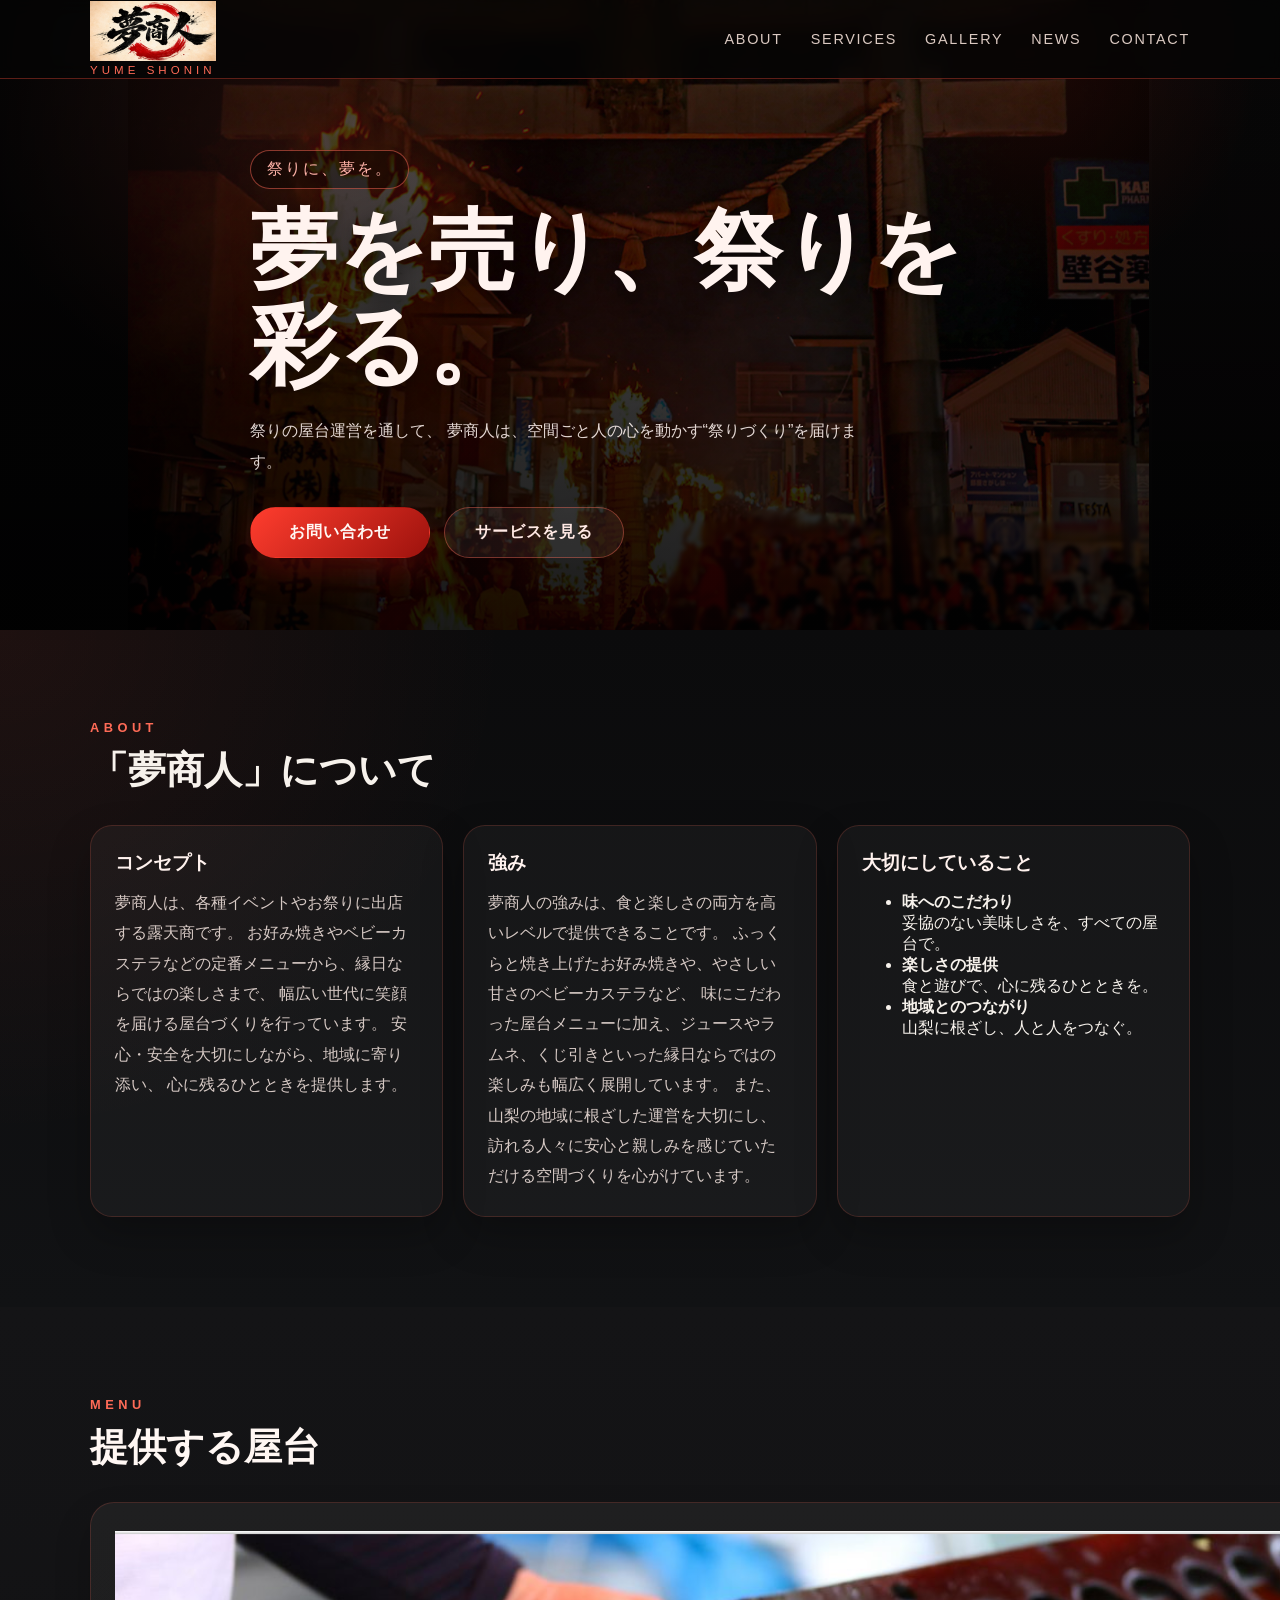
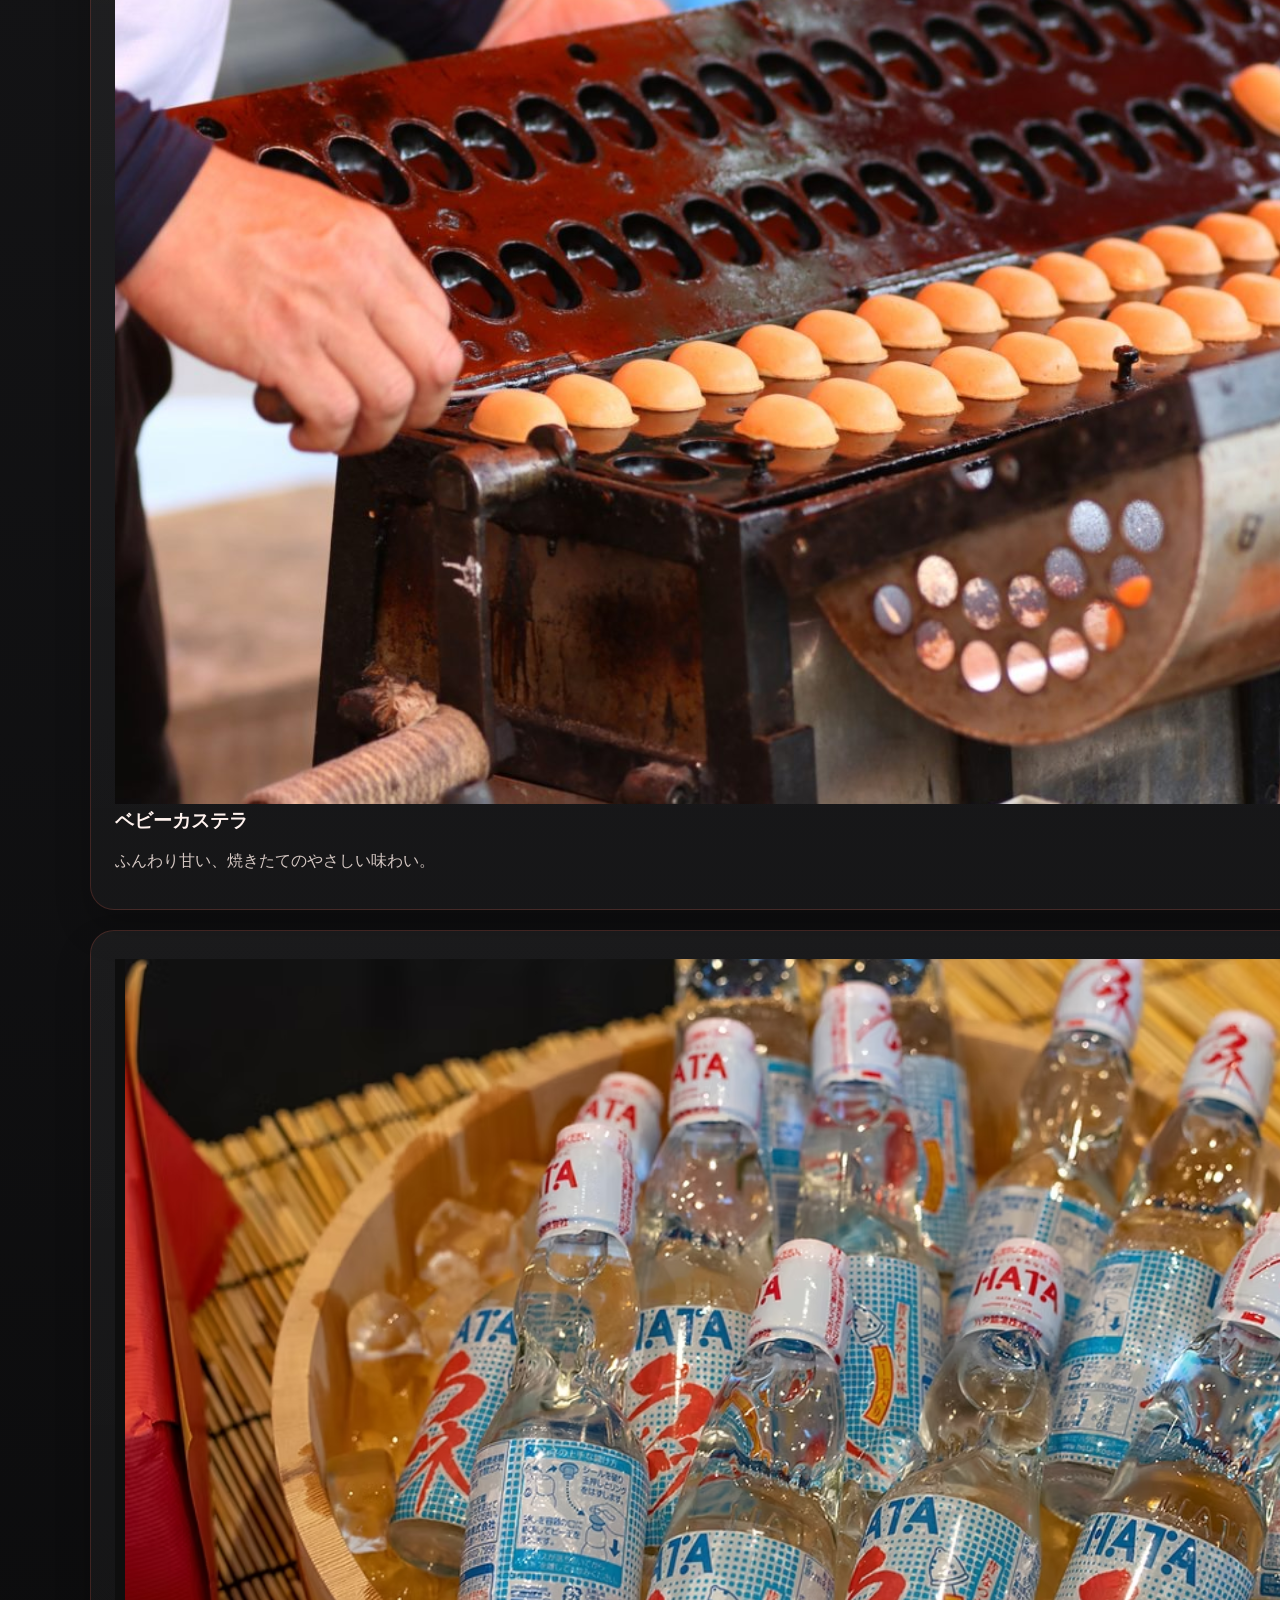
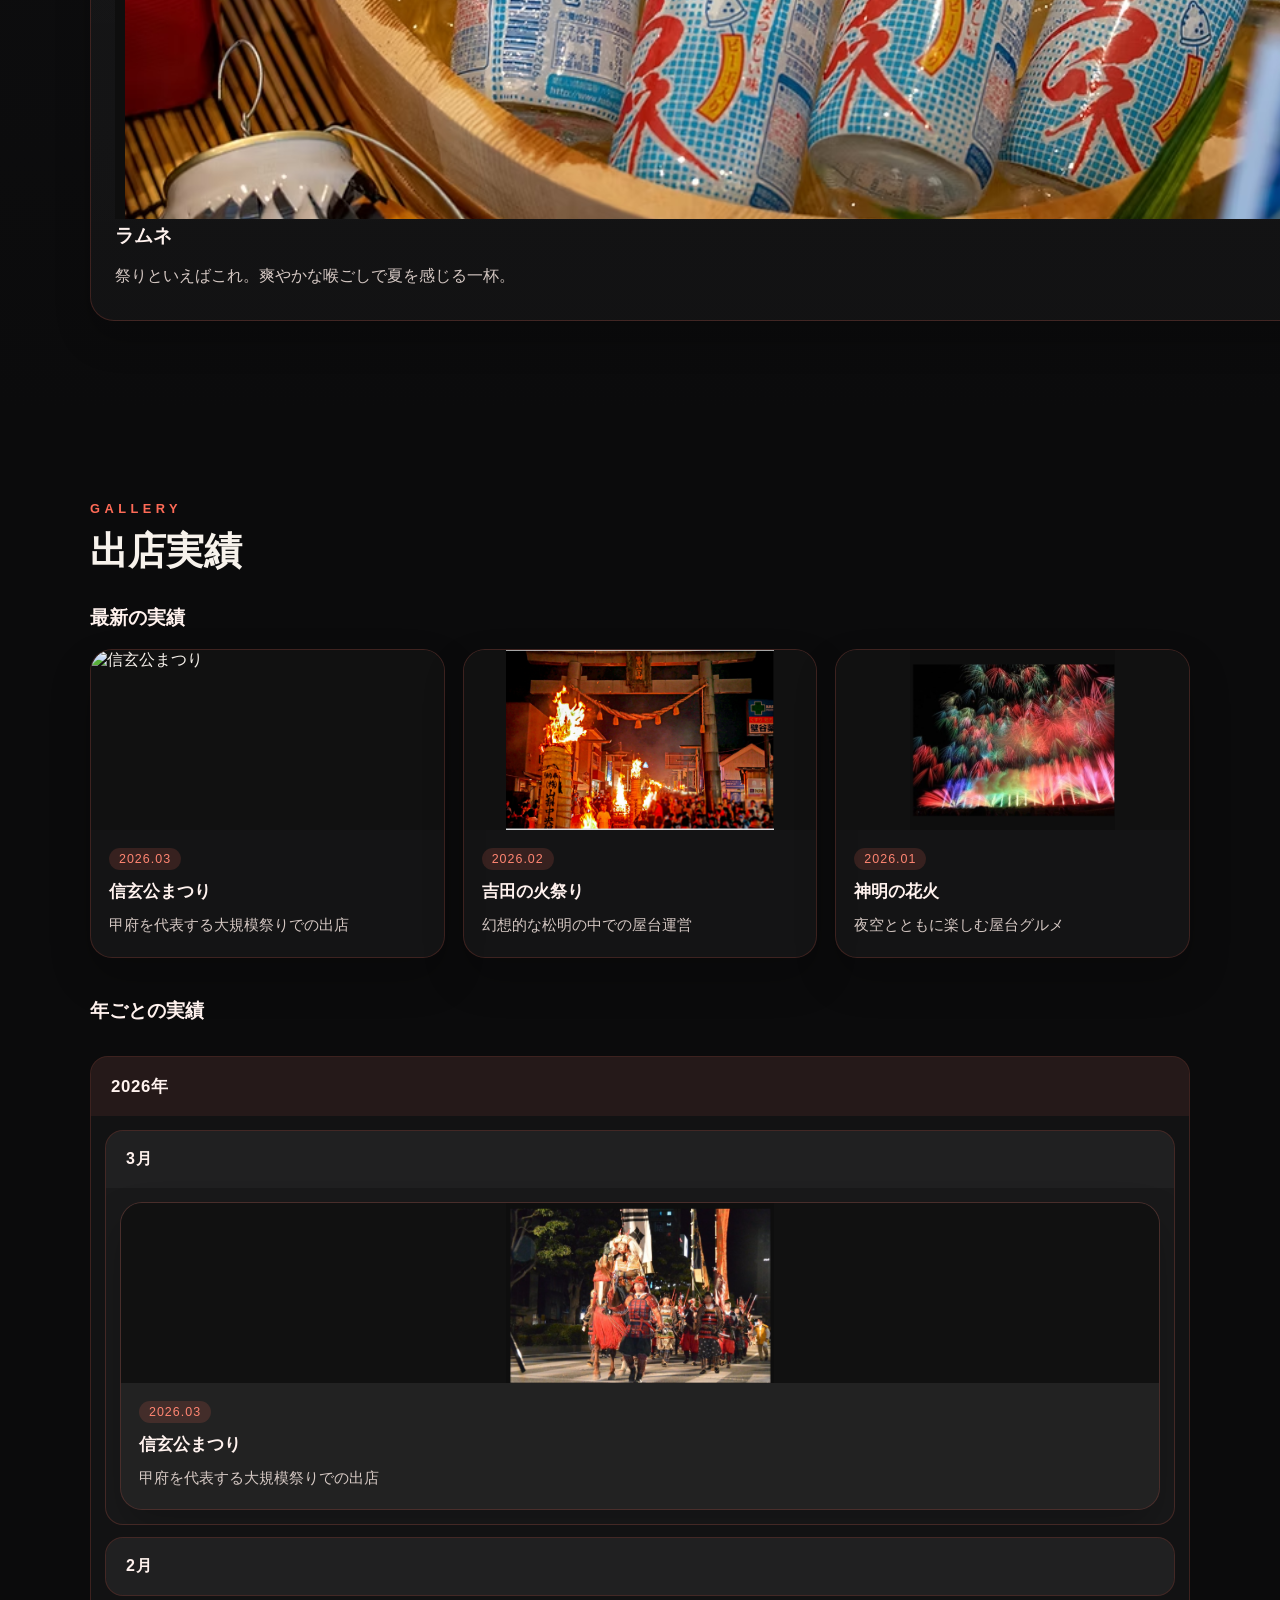
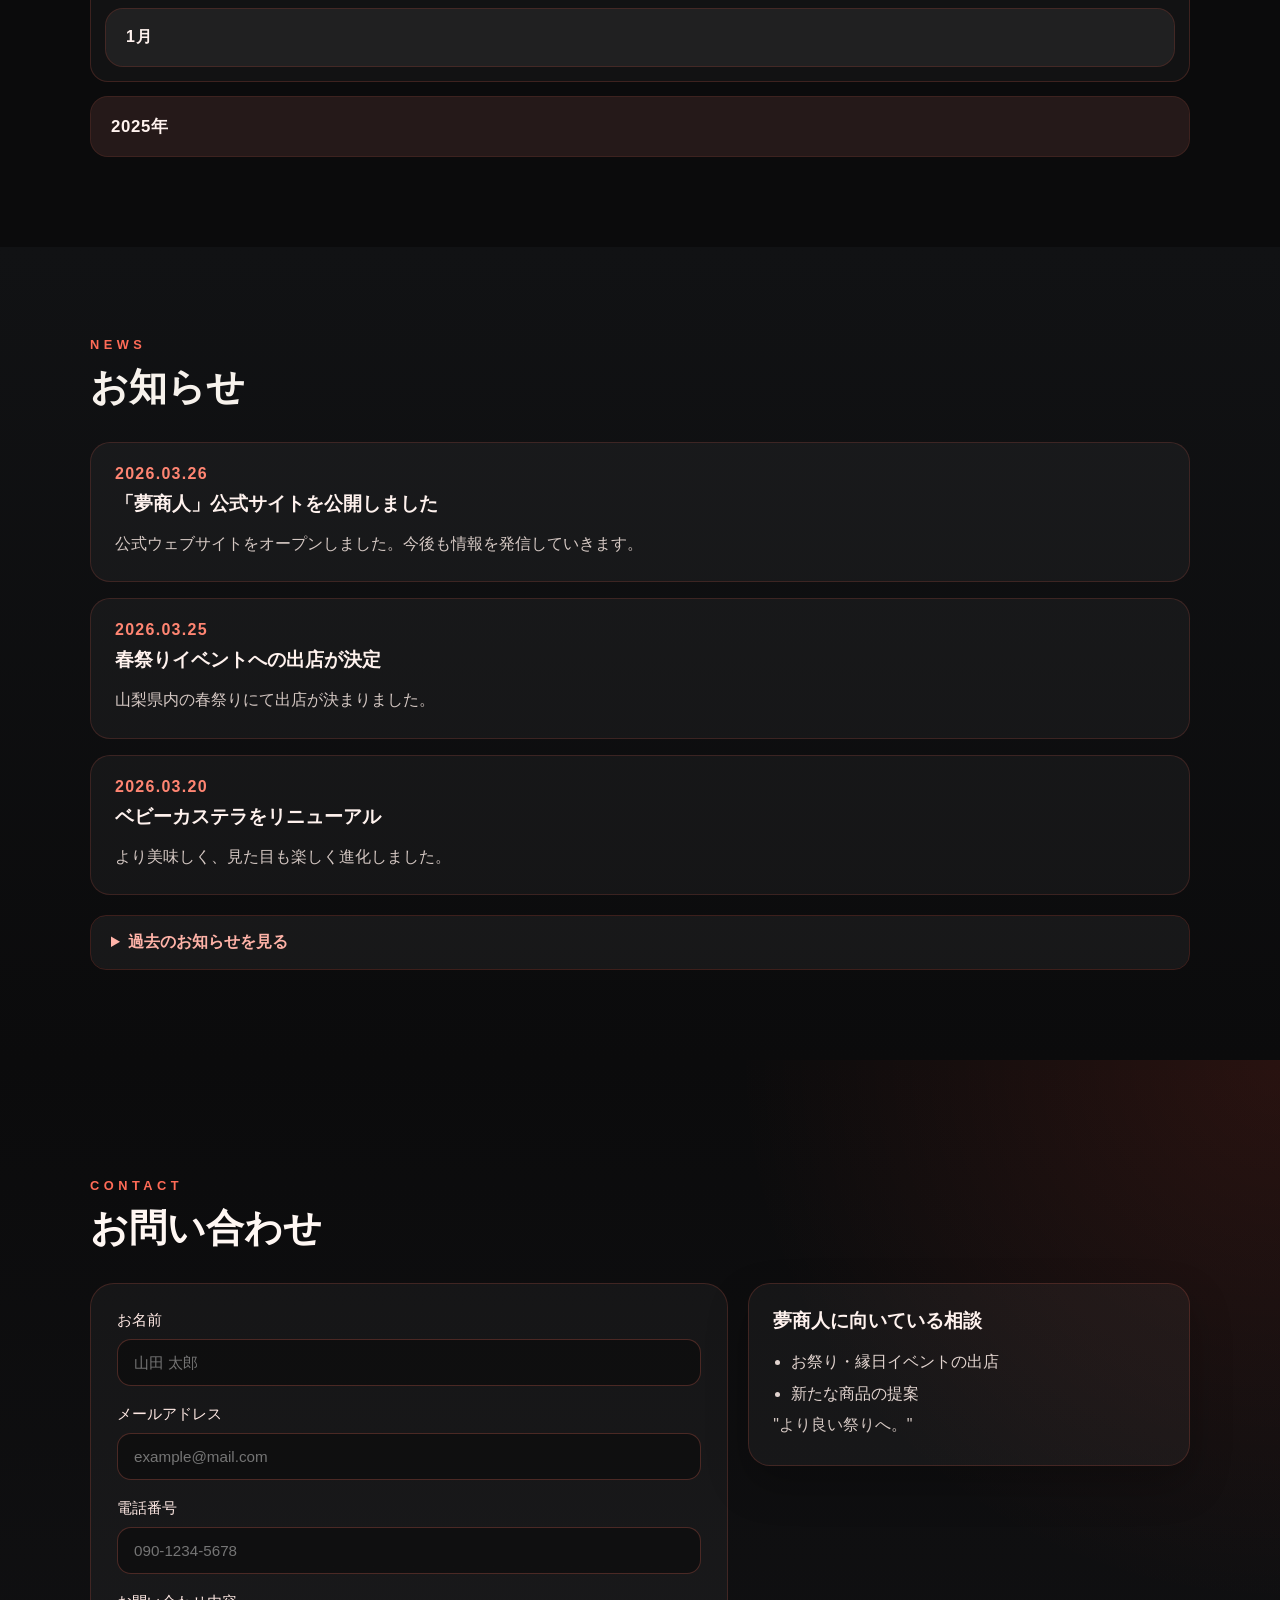
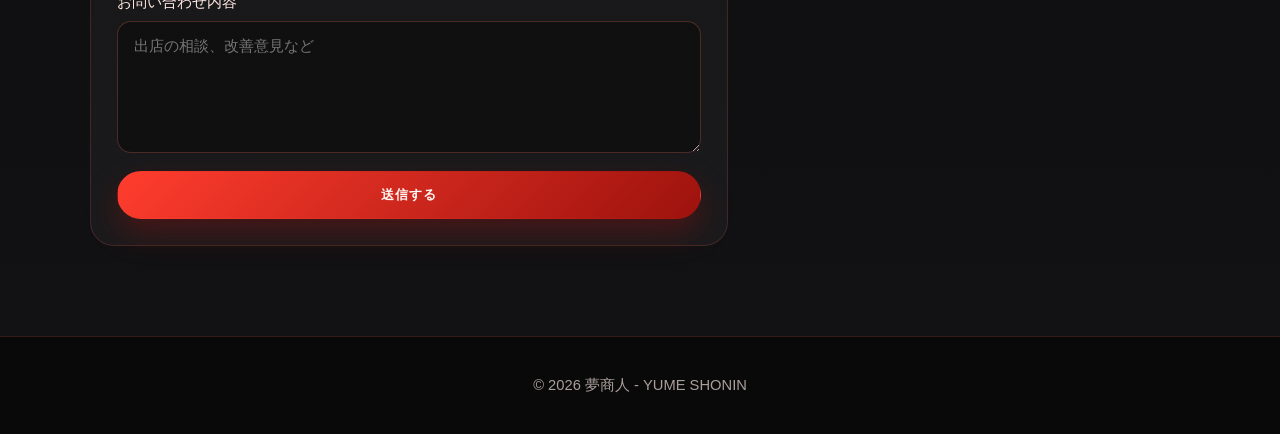
==== index.html @ 73efc6b6 "Add files via upload" ====
<!DOCTYPE html>
<html lang="ja">
<head>
  <meta charset="UTF-8" />
  <meta name="viewport" content="width=device-width, initial-scale=1.0" />
  <title>夢商人 | 祭りの魅力を届ける露天商</title>
  <link rel="stylesheet" href="CSS-1.css" />
</head>
<body>
  <header class="header">
    <div class="container header-inner">
      <div class="logo">
        <!--<span class="logo-main">夢商人</span> -->
        <img src="images/yume-shonin.png" class="logo-main">
        <span class="logo-sub">YUME SHONIN</span>
      </div>

      <nav class="nav">
        <a href="#about">ABOUT</a>
        <a href="#services">SERVICES</a>
        <a href="#gallery">GALLERY</a>
        <a href="#news">NEWS</a>
        <a href="#contact">CONTACT</a>
      </nav>
    </div>
  </header>

  <main>
    <section class="hero">
      <div class="hero-overlay"></div>
      <div class="container hero-content">
        <p class="hero-copy-top">祭りに、夢を。</p>
        <h1>夢を売り、祭りを彩る。</h1>
        <p class="hero-text">
          祭りの屋台運営を通して、
          夢商人は、空間ごと人の心を動かす“祭りづくり”を届けます。
        </p>

        <div class="hero-buttons">
          <a class="btn btn-primary" href="#contact">お問い合わせ</a>
          <a class="btn btn-secondary" href="#services">サービスを見る</a>
        </div>
      </div>
    </section>

    <section class="section about" id="about">
      <div class="container">
        <div class="section-heading">
          <p class="section-label">ABOUT</p>
          <h2>「夢商人」について</h2>
        </div>

        <div class="about-grid">
          <div class="about-card">
            <h3>コンセプト</h3>
            <p>
              夢商人は、各種イベントやお祭りに出店する露天商です。
            お好み焼きやベビーカステラなどの定番メニューから、縁日ならではの楽しさまで、
            幅広い世代に笑顔を届ける屋台づくりを行っています。
            安心・安全を大切にしながら、地域に寄り添い、
            心に残るひとときを提供します。
            </p>
          </div>

          <div class="about-card">
            <h3>強み</h3>
            <p>
              夢商人の強みは、食と楽しさの両方を高いレベルで提供できることです。
            ふっくらと焼き上げたお好み焼きや、やさしい甘さのベビーカステラなど、
            味にこだわった屋台メニューに加え、ジュースやラムネ、くじ引きといった縁日ならではの楽しみも幅広く展開しています。
            また、山梨の地域に根ざした運営を大切にし、訪れる人々に安心と親しみを感じていただける空間づくりを心がけています。
            </p>
          </div>

          <div class="about-card">
            <h3>大切にしていること</h3>
            <ul>
    <li>
      <strong>味へのこだわり</strong><br>
      妥協のない美味しさを、すべての屋台で。
    </li>
    <li>
      <strong>楽しさの提供</strong><br>
      食と遊びで、心に残るひとときを。
    </li>
    <li>
      <strong>地域とのつながり</strong><br>
      山梨に根ざし、人と人をつなぐ。
    </li>
  </ul>
          </div>
        </div>
      </div>
    </section>

    <section class="section services" id="services">
  <div class="container">
    <div class="section-heading light">
      <p class="section-label">MENU</p>
      <h2>提供する屋台</h2>
    </div>

    <div class="service-grid">
      
      <article class="service-card">
        <img src="images/baby-kasutera.png" class="service-img">
        <h3>ベビーカステラ</h3>
        <p>ふんわり甘い、焼きたてのやさしい味わい。</p>
      </article>

      <article class="service-card">
        <img src="images/okonomiyki.png" class="service-img">
        <h3>お好み焼き</h3>
        <p>香ばしく焼き上げた、ボリューム満点の定番屋台グルメ。</p>
      </article>

      <article class="service-card">
        <img src="images/juce.png" class="service-img">
        <h3>かわいいジュース</h3>
        <p>見た目も楽しい、カラフルで写真映えするドリンク。</p>
      </article>

      <article class="service-card">
        <img src="images/ramune.png" class="service-img">
        <h3>ラムネ</h3>
        <p>祭りといえばこれ。爽やかな喉ごしで夏を感じる一杯。</p>
      </article>

      <article class="service-card">
        <img src="images/kuzibiki.png" class="service-img">
        <h3>くじ引き</h3>
        <p>子どもから大人まで楽しめる、ワクワクの運試し。</p>
      </article>

    </div>
  </div>
</section>
    <section class="section gallery" id="gallery">
  <div class="container">
    <div class="section-heading">
      <p class="section-label">GALLERY</p>
      <h2>出店実績</h2>
    </div>

    <div class="gallery-latest">
      <h3 class="archive-title">最新の実績</h3>

      <div class="latest-grid">
        <article class="latest-card">
          <img src="images/shingenkou.png" alt="信玄公まつり">
          <div class="latest-text">
            <span class="date-tag">2026.03</span>
            <h4>信玄公まつり</h4>
            <p>甲府を代表する大規模祭りでの出店</p>
          </div>
        </article>

        <article class="latest-card">
          <img src="images/himaturi.png" alt="吉田の火祭り">
          <div class="latest-text">
            <span class="date-tag">2026.02</span>
            <h4>吉田の火祭り</h4>
            <p>幻想的な松明の中での屋台運営</p>
          </div>
        </article>

        <article class="latest-card">
          <img src="images/sinnmei.png" alt="神明の花火">
          <div class="latest-text">
            <span class="date-tag">2026.01</span>
            <h4>神明の花火</h4>
            <p>夜空とともに楽しむ屋台グルメ</p>
          </div>
        </article>
      </div>
    </div>

    <div class="gallery-archive">
      <h3 class="archive-title">年ごとの実績</h3>

      <details class="year-group" open>
        <summary>2026年</summary>

        <div class="month-list">
          <details class="month-group" open>
            <summary>3月</summary>
            <div class="month-grid">
              <article class="archive-card">
                <img src="images/singenkou.png" alt="信玄公まつり">
                <div>
                  <span class="date-tag">2026.03</span>
                  <h4>信玄公まつり</h4>
                  <p>甲府を代表する大規模祭りでの出店</p>
                </div>
              </article>
            </div>
          </details>

          <details class="month-group">
            <summary>2月</summary>
            <div class="month-grid">
              <article class="archive-card">
                <img src="images/himaturi.png" alt="吉田の火祭り">
                <div>
                  <span class="date-tag">2026.02</span>
                  <h4>吉田の火祭り</h4>
                  <p>幻想的な松明の中での屋台運営</p>
                </div>
              </article>
            </div>
          </details>

          <details class="month-group">
            <summary>1月</summary>
            <div class="month-grid">
              <article class="archive-card">
                <img src="images/sinnmei.png" alt="神明の花火">
                <div>
                  <span class="date-tag">2026.01</span>
                  <h4>神明の花火</h4>
                  <p>夜空とともに楽しむ屋台グルメ</p>
                </div>
              </article>
            </div>
          </details>
        </div>
      </details>

      <details class="year-group">
        <summary>2025年</summary>

        <div class="month-list">
          <details class="month-group">
            <summary>8月</summary>
            <div class="month-grid">
              <article class="archive-card">
                <img src="images/sinnmei.png" alt="いさわの花火">
                <div>
                  <span class="date-tag">2025.08</span>
                  <h4>いさわの花火</h4>
                  <p>夏の思い出を彩るにぎわい演出</p>
                </div>
              </article>
            </div>
          </details>

          <details class="month-group">
            <summary>7月</summary>
            <div class="month-grid">
              <article class="archive-card">
                <img src="images/himaturi.png" alt="生ノ木祭り">
                <div>
                  <span class="date-tag">2025.07</span>
                  <h4>生ノ木祭り</h4>
                  <p>地域密着の温かい雰囲気づくり</p>
                </div>
              </article>
            </div>
          </details>
        </div>
      </details>
    </div>
  </div>
</section>

<section class="section news" id="news">
  <div class="container">
    <div class="section-heading">
      <p class="section-label">NEWS</p>
      <h2>お知らせ</h2>
    </div>

    <!-- 最新3件 -->
    <div class="news-list">
      <article class="news-item">
        <time>2026.03.26</time>
        <h3>「夢商人」公式サイトを公開しました</h3>
        <p>公式ウェブサイトをオープンしました。今後も情報を発信していきます。</p>
      </article>

      <article class="news-item">
        <time>2026.03.25</time>
        <h3>春祭りイベントへの出店が決定</h3>
        <p>山梨県内の春祭りにて出店が決まりました。</p>
      </article>

      <article class="news-item">
        <time>2026.03.20</time>
        <h3>ベビーカステラをリニューアル</h3>
        <p>より美味しく、見た目も楽しく進化しました。</p>
      </article>
    </div>

    <!-- 折りたたみ -->
    <details class="news-archive">
      <summary>過去のお知らせを見る</summary>

      <div class="news-list archive">
        <article class="news-item">
          <time>2026.03.18</time>
          <h3>縁日ブース装飾プラン追加</h3>
          <p>写真映えを重視した演出を強化しました。</p>
        </article>

        <article class="news-item">
          <time>2026.03.10</time>
          <h3>お問い合わせフォーム公開</h3>
          <p>簡単に相談できる窓口を設置しました。</p>
        </article>
      </div>
    </details>

  </div>
</section>

    <section class="section contact" id="contact">
    <div class="container contact-inner">
        <div class="section-heading light">
          <p class="section-label">CONTACT</p>
          <h2>お問い合わせ</h2>
        </div>

    <div class="contact-grid">
    <form class="contact-form"
            action="https://formspree.io/f/xqegkkjp"
            method="POST">
        <label>
        お名前
            <input type="text" name="name" placeholder="山田 太郎" required />
        </label>

        <label>
        メールアドレス
        <input type="email" name="email" placeholder="example@mail.com" required />
        </label>

        <label>
        電話番号
        <input type="tel" name="tel" placeholder="090-1234-5678" required />
        </label>

        <label>
        お問い合わせ内容
        <textarea name="message" rows="6" placeholder="出店の相談、改善意見など" required></textarea>
         </label>

        <button type="submit" class="btn btn-primary">送信する</button>
    </form>

          <div class="contact-box">
            <h3>夢商人に向いている相談</h3>
            <ul>
              <li>お祭り・縁日イベントの出店</li>
              <li>新たな商品の提案</li>
            </ul>

            <p class="contact-note">
              "より良い祭りへ。"
            </p>
          </div>
        </div>
      </div>
    </section>
  </main>

  <footer class="footer">
    <div class="container footer-inner">
      <p>© 2026 夢商人 - YUME SHONIN</p>
    </div>
  </footer>
</body>
</html>
---- CSS-1.css ----
* {
  box-sizing: border-box;
}

html {
  scroll-behavior: smooth;
}

body {
  margin: 0;
  font-family: "Hiragino Kaku Gothic ProN", "Yu Gothic", "Meiryo", sans-serif;
  background: #0b0b0c;
  color: #f7f2ec;
}

a {
  text-decoration: none;
  color: inherit;
}

.container {
  width: min(1100px, calc(100% - 40px));
  margin: 0 auto;
}

.header {
  position: fixed;
  top: 0;
  width: 100%;
  z-index: 100;
  background: rgba(5, 5, 6, 0.82);
  backdrop-filter: blur(10px);
  border-bottom: 1px solid rgba(255, 79, 58, 0.35);
}

.header-inner {
  display: flex;
  align-items: center;
  justify-content: space-between;
  min-height: 78px;
}

.logo {
  display: flex;
  flex-direction: column;
  line-height: 1;
}

.logo-main {
  height:60px;
}

.logo-sub {
  margin-top: 4px;
  font-size: 0.72rem;
  letter-spacing: 0.35em;
  color: #ff6b57;
}

.nav {
  display: flex;
  gap: 28px;
  font-size: 0.9rem;
  letter-spacing: 0.12em;
}

.nav a {
  color: #f2dfd6;
  opacity: 0.9;
  transition: 0.25s;
}

.nav a:hover {
  color: #ff6b57;
  opacity: 1;
}

.hero {
  position: relative;
  min-height: 70vh;
  padding-top: 78px;
  display: flex;
  align-items: center;
  overflow: hidden;
  background:
    radial-gradient(circle at 20% 20%, rgba(255, 103, 77, 0.25), transparent 24%),
    radial-gradient(circle at 80% 10%, rgba(255, 66, 33, 0.18), transparent 20%),
    linear-gradient(180deg, rgba(15, 6, 7, 0.3), rgba(5, 5, 6, 0.5)),
    url("images/himaturi.png") center/80% no-repeat;
}

.hero-overlay {
  position: absolute;
  inset: 0;
  background:
    linear-gradient(90deg, rgba(0, 0, 0, 0.55), rgba(0, 0, 0, 0.2)),
    linear-gradient(180deg, rgba(0, 0, 0, 0.15), rgba(0, 0, 0, 0.65));
}

.hero-content {
  position: relative;
  z-index: 1;
  padding: 70px 0;
  max-width: 780px;
}

.hero-copy-top {
  display: inline-block;
  margin: 0 0 14px;
  padding: 8px 16px;
  border: 1px solid rgba(255, 107, 87, 0.5);
  border-radius: 999px;
  background: rgba(0, 0, 0, 0.35);
  color: #ffb3a8;
  letter-spacing: 0.12em;
}

.hero h1 {
  margin: 0;
  font-size: clamp(3rem, 7vw, 5.5rem);
  line-height: 1.08;
  font-weight: 900;
  color: #fff3ef;
  text-shadow: 0 6px 20px rgba(0, 0, 0, 0.5);
}

.hero-text {
  max-width: 620px;
  margin: 22px 0 0;
  font-size: 1.02rem;
  line-height: 1.9;
  color: rgba(255, 244, 240, 0.88);
}

.hero-buttons {
  display: flex;
  flex-wrap: wrap;
  gap: 14px;
  margin-top: 30px;
}

.btn {
  display: inline-flex;
  align-items: center;
  justify-content: center;
  min-width: 180px;
  padding: 14px 22px;
  border-radius: 999px;
  font-weight: 700;
  letter-spacing: 0.06em;
  transition: 0.25s;
  border: 1px solid transparent;
}

.btn:hover {
  transform: translateY(-2px);
}

.btn-primary {
  background: linear-gradient(135deg, #ff3d2e, #9d120d);
  color: #fff8f5;
  box-shadow: 0 14px 30px rgba(157, 18, 13, 0.35);
}

.btn-secondary {
  background: rgba(255, 255, 255, 0.06);
  border-color: rgba(255, 107, 87, 0.4);
  color: #ffe9e4;
}

.section {
  padding: 90px 0;
}

.section-heading {
  margin-bottom: 30px;
}

.section-heading.light {
  color: #fff7f3;
}

.section-label {
  margin: 0 0 10px;
  color: #ff6b57;
  letter-spacing: 0.35em;
  font-size: 0.8rem;
  font-weight: 700;
}

.section-heading h2 {
  margin: 0;
  font-size: clamp(1.8rem, 3vw, 2.6rem);
  line-height: 1.3;
}

.about {
  background:
    radial-gradient(circle at top left, rgba(255, 84, 61, 0.08), transparent 35%),
    linear-gradient(180deg, #0b0b0c, #111214);
}

.about-grid,
.service-grid,
.contact-grid {
  display: grid;
  gap: 20px;
}

.about-grid {
  grid-template-columns: repeat(3, 1fr);
}

.about-card,
.contact-box {
  background: rgba(255, 255, 255, 0.04);
  border: 1px solid rgba(255, 107, 87, 0.18);
  border-radius: 22px;
  padding: 24px;
  box-shadow: 0 18px 40px rgba(0, 0, 0, 0.25);
}

.about-card h3,
.contact-box h3,
.service-card h3,
.news-item h3,
.gallery-text h3 {
  margin-top: 0;
  margin-bottom: 12px;
  color: #fff2ee;
}

.about-card p,
.contact-box p,
.service-card p,
.news-item p,
.gallery-text p {
  margin: 0;
  color: rgba(255, 239, 233, 0.82);
  line-height: 1.9;
}

.services {
  background:
    linear-gradient(180deg, #141416, #0b0b0c),
    radial-gradient(circle at 80% 20%, rgba(255, 74, 46, 0.09), transparent 30%);
}

.service-grid {
  grid-template-columns: repeat(3, 1fr);
}

.service-card {
  padding: 28px 24px;
  border-radius: 24px;
  background:
    linear-gradient(180deg, rgba(255, 255, 255, 0.05), rgba(255, 255, 255, 0.03));
  border: 1px solid rgba(255, 107, 87, 0.18);
  box-shadow: 0 18px 35px rgba(0, 0, 0, 0.22);
}

.service-icon {
  display: inline-flex;
  align-items: center;
  justify-content: center;
  width: 52px;
  height: 52px;
  margin-bottom: 18px;
  border-radius: 16px;
  background: linear-gradient(135deg, #ff4b3a, #8b100c);
  color: #fff;
  font-weight: 800;
}

.gallery {
  background: #0b0b0c;
}

.archive-title {
  margin: 0 0 18px;
  font-size: 1.2rem;
  color: #fff2ee;
}

.gallery-latest {
  margin-bottom: 40px;
}

.latest-grid {
  display: grid;
  grid-template-columns: repeat(3, 1fr);
  gap: 18px;
}

.latest-card,
.archive-card {
  overflow: hidden;
  border-radius: 22px;
  border: 1px solid rgba(255, 107, 87, 0.18);
  background: rgba(255, 255, 255, 0.04);
  box-shadow: 0 20px 40px rgba(0, 0, 0, 0.22);
}

.latest-card img,
.archive-card img {
  width: 100%;
  height: 180px;
  object-fit: contain;
  display: block;
  background: #111;
}

.latest-text,
.archive-card > div {
  padding: 18px;
}

.date-tag {
  display: inline-block;
  margin-bottom: 10px;
  padding: 4px 10px;
  border-radius: 999px;
  background: rgba(255, 107, 87, 0.15);
  color: #ff8572;
  font-size: 0.78rem;
  letter-spacing: 0.08em;
}

.latest-text h4,
.archive-card h4 {
  margin: 0 0 8px;
  color: #fff2ee;
  font-size: 1.05rem;
}

.latest-text p,
.archive-card p {
  margin: 0;
  color: rgba(255, 239, 233, 0.82);
  line-height: 1.8;
  font-size: 0.95rem;
}

.gallery-archive {
  display: grid;
  gap: 14px;
}

.year-group,
.month-group {
  border: 1px solid rgba(255, 107, 87, 0.18);
  border-radius: 18px;
  background: rgba(255, 255, 255, 0.03);
  overflow: hidden;
}

.year-group > summary,
.month-group > summary {
  cursor: pointer;
  list-style: none;
  padding: 18px 20px;
  color: #fff2ee;
  font-weight: 700;
  letter-spacing: 0.04em;
}

.year-group > summary::-webkit-details-marker,
.month-group > summary::-webkit-details-marker {
  display: none;
}

.year-group > summary {
  background: rgba(255, 107, 87, 0.08);
  font-size: 1.05rem;
}

.month-list {
  display: grid;
  gap: 12px;
  padding: 14px;
}

.month-group > summary {
  background: rgba(255, 255, 255, 0.03);
}

.month-grid {
  padding: 14px;
  display: grid;
  gap: 14px;
}

.news {
  background:
    linear-gradient(180deg, #111214, #0b0b0c);
}

.news-list {
  display: grid;
  gap: 16px;
}

.news-item {
  padding: 22px 24px;
  border-radius: 20px;
  background: rgba(255, 255, 255, 0.04);
  border: 1px solid rgba(255, 107, 87, 0.16);
}

.news-item time {
  display: inline-block;
  margin-bottom: 8px;
  color: #ff8572;
  font-weight: 700;
  letter-spacing: 0.08em;
}
.news-archive {
  margin-top: 20px;
  border-radius: 16px;
  border: 1px solid rgba(255, 107, 87, 0.2);
  overflow: hidden;
}

.news-archive summary {
  cursor: pointer;
  padding: 16px 20px;
  background: rgba(255, 255, 255, 0.05);
  font-weight: 700;
  color: #ffb3a8;
  transition: 0.2s;
}

.news-archive summary:hover {
  background: rgba(255, 107, 87, 0.1);
}

.news-archive[open] summary {
  border-bottom: 1px solid rgba(255, 107, 87, 0.2);
}

.news-archive .archive {
  padding: 16px;
}

.contact {
  background:
    radial-gradient(circle at top right, rgba(255, 71, 45, 0.12), transparent 35%),
    linear-gradient(180deg, #0b0b0c, #121214);
}

.contact-inner {
  padding: 28px 0 0;
}

.contact-grid {
  grid-template-columns: 1.3fr 0.9fr;
  align-items: start;
}

.contact-form {
  display: grid;
  gap: 18px;
  padding: 26px;
  border-radius: 24px;
  background: rgba(255, 255, 255, 0.04);
  border: 1px solid rgba(255, 107, 87, 0.18);
}

.contact-form label {
  display: grid;
  gap: 8px;
  font-size: 0.95rem;
  color: #ffe9e4;
}

.contact-form input,
.contact-form textarea {
  width: 100%;
  border: 1px solid rgba(255, 122, 102, 0.25);
  border-radius: 14px;
  padding: 14px 16px;
  background: rgba(0, 0, 0, 0.35);
  color: #fff;
  outline: none;
  font: inherit;
}

.contact-form input:focus,
.contact-form textarea:focus {
  border-color: #ff6b57;
  box-shadow: 0 0 0 3px rgba(255, 107, 87, 0.14);
}

.contact-box ul {
  margin: 0;
  padding-left: 18px;
  line-height: 2;
  color: rgba(255, 239, 233, 0.88);
}

.contact-note {
  margin-top: 18px;
  color: #ffb9ae;
}

.footer {
  padding: 24px 0;
  border-top: 1px solid rgba(255, 107, 87, 0.18);
  background: #090909;
}

.footer-inner {
  text-align: center;
  color: rgba(255, 239, 233, 0.65);
  font-size: 0.92rem;
}

@media (max-width: 900px) {
  .nav {
    gap: 16px;
    flex-wrap: wrap;
    justify-content: flex-end;
  }

  .about-grid,
  .service-grid,
  .contact-grid {
    grid-template-columns: 1fr;
  }

  .gallery-grid {
    grid-template-columns: 1fr 1fr;
    grid-template-rows: auto;
  }

  .gallery-item.large {
    grid-row: auto;
    min-height: 280px;
  }
}

@media (max-width: 640px) {
  .header-inner {
    flex-direction: column;
    justify-content: center;
    gap: 10px;
    padding: 12px 0;
  }

  .nav {
    justify-content: center;
    gap: 12px;
    font-size: 0.78rem;
  }

  .hero {
    min-height: auto;
    padding-top: 140px;
    padding-bottom: 80px;
  }

  .hero h1 {
    font-size: 2.6rem;
  }

  .btn {
    width: 100%;
  }

  .hero-buttons {
    flex-direction: column;
  }

  .gallery-grid {
    grid-template-columns: 1fr;
  }
  .service-img {
  width: 100%;
  height: 150px;  
  object-fit: cover;
  border-radius: 8px;
  margin-bottom: 10px;
}
}
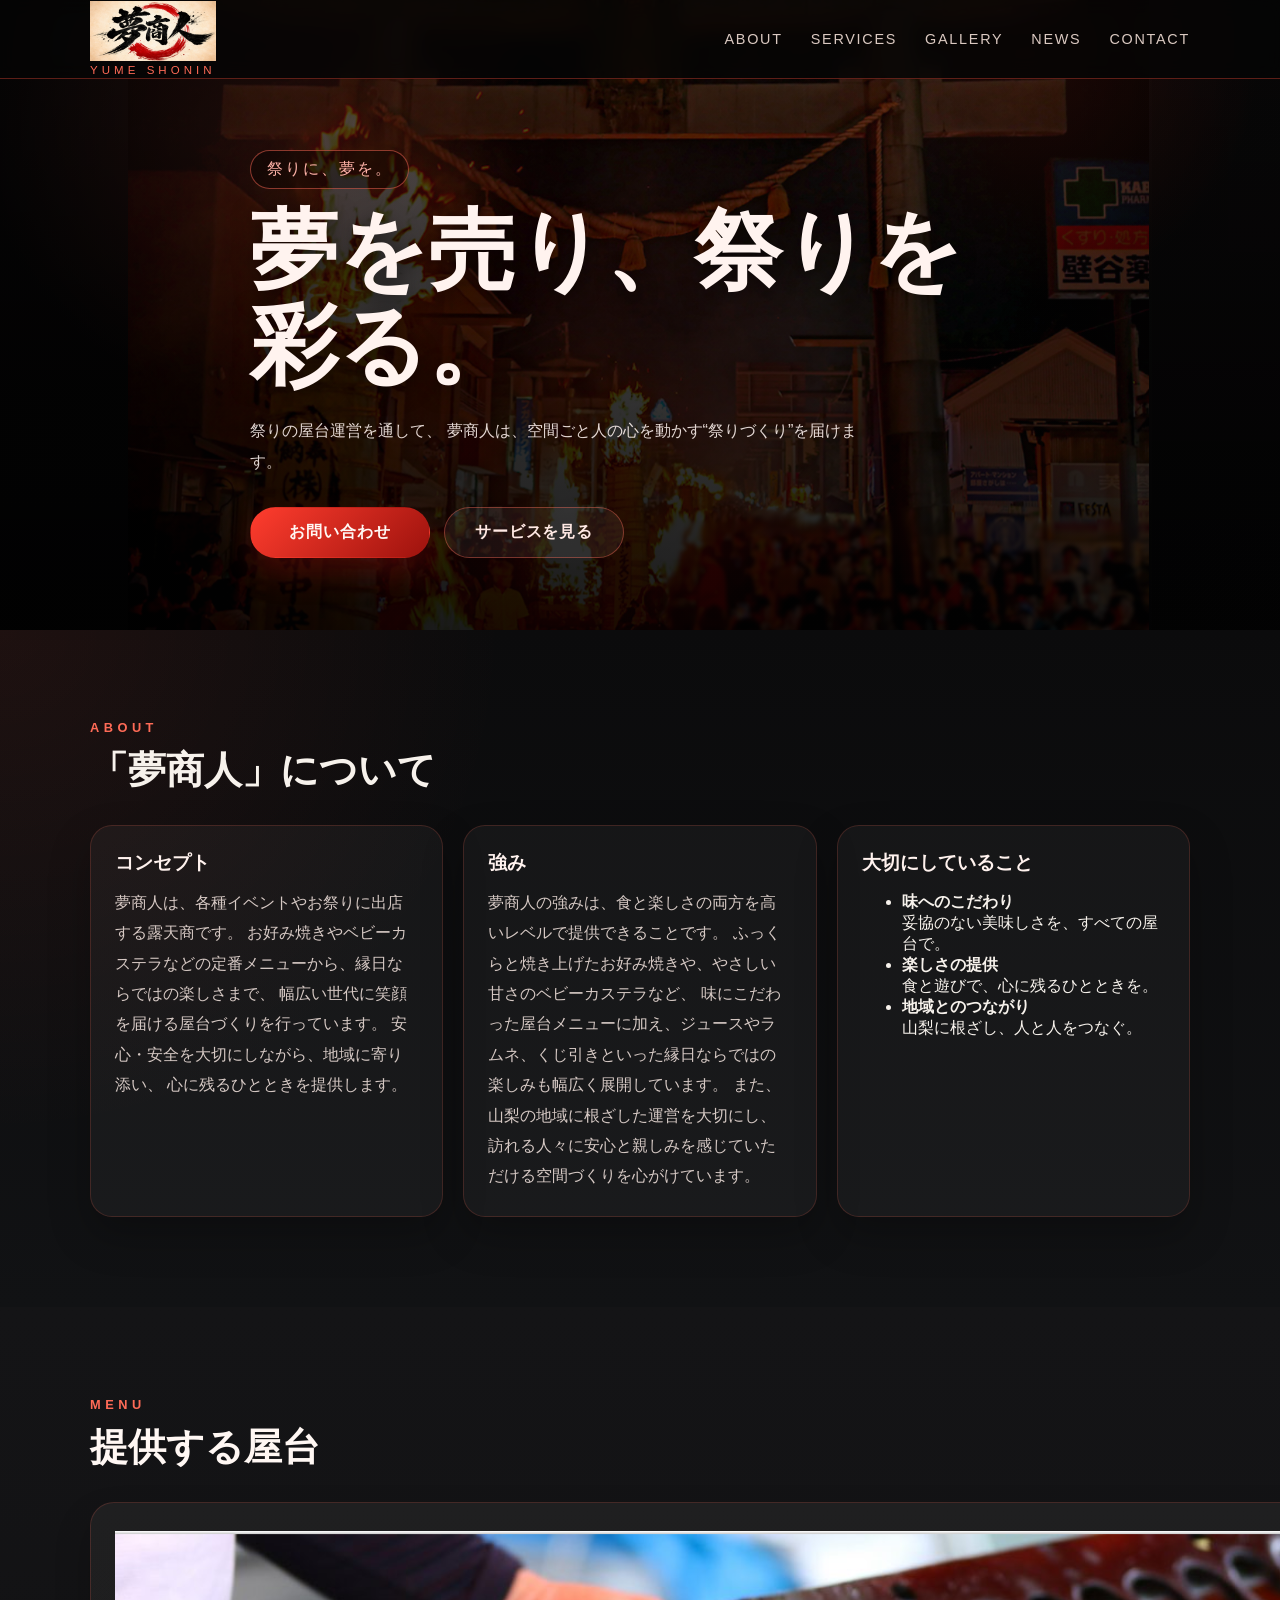
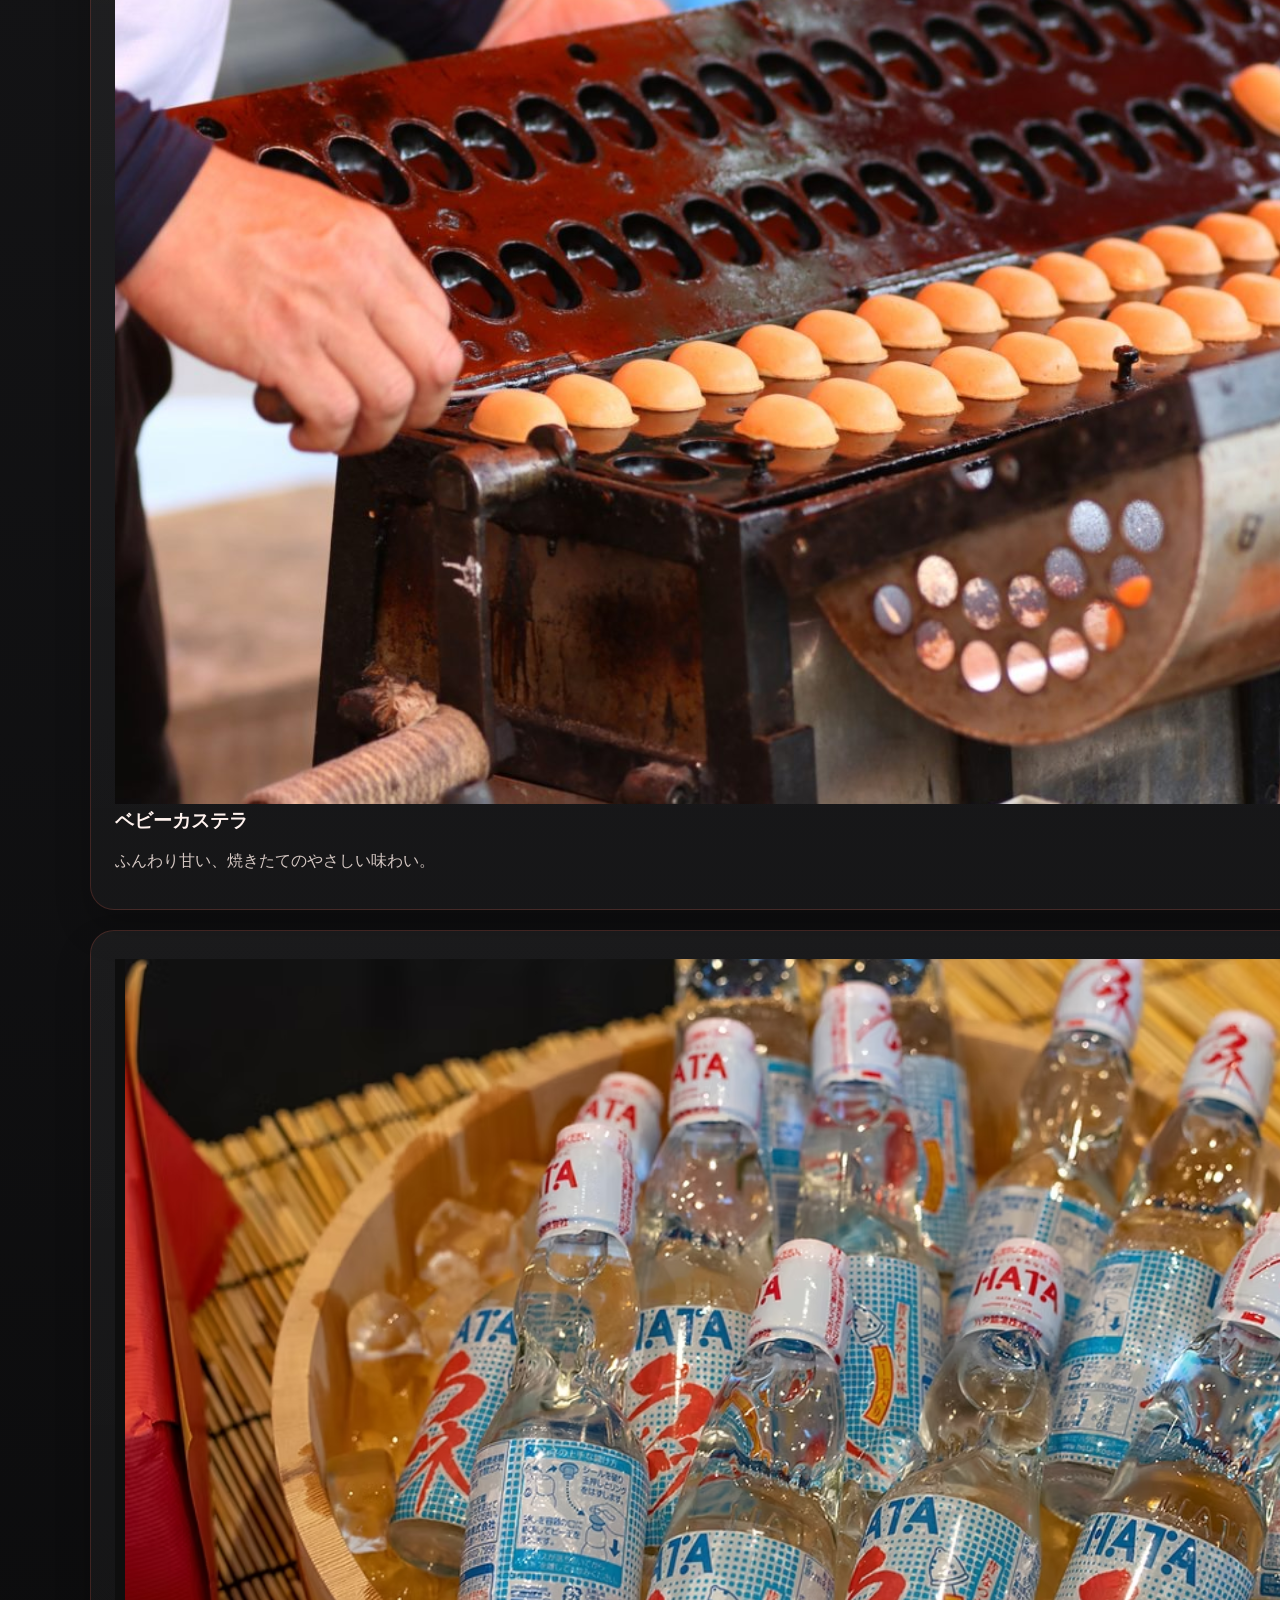
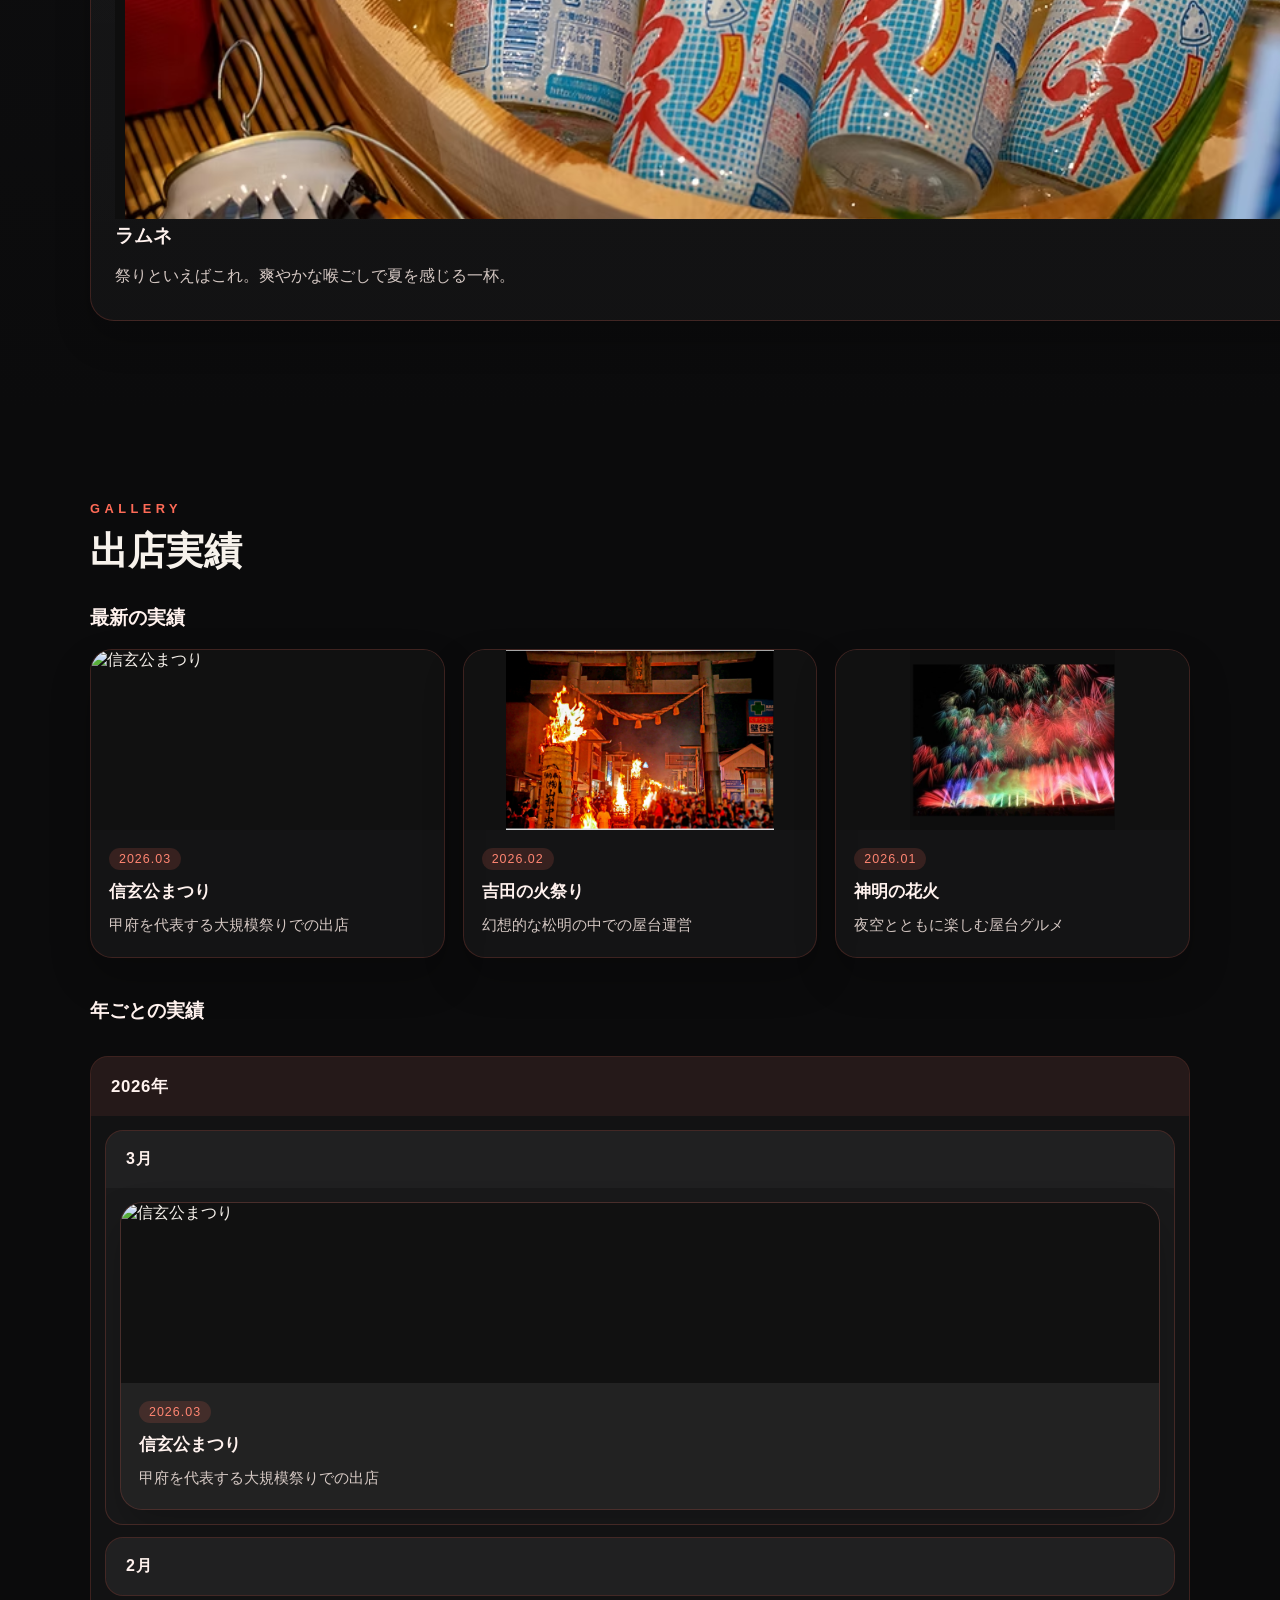
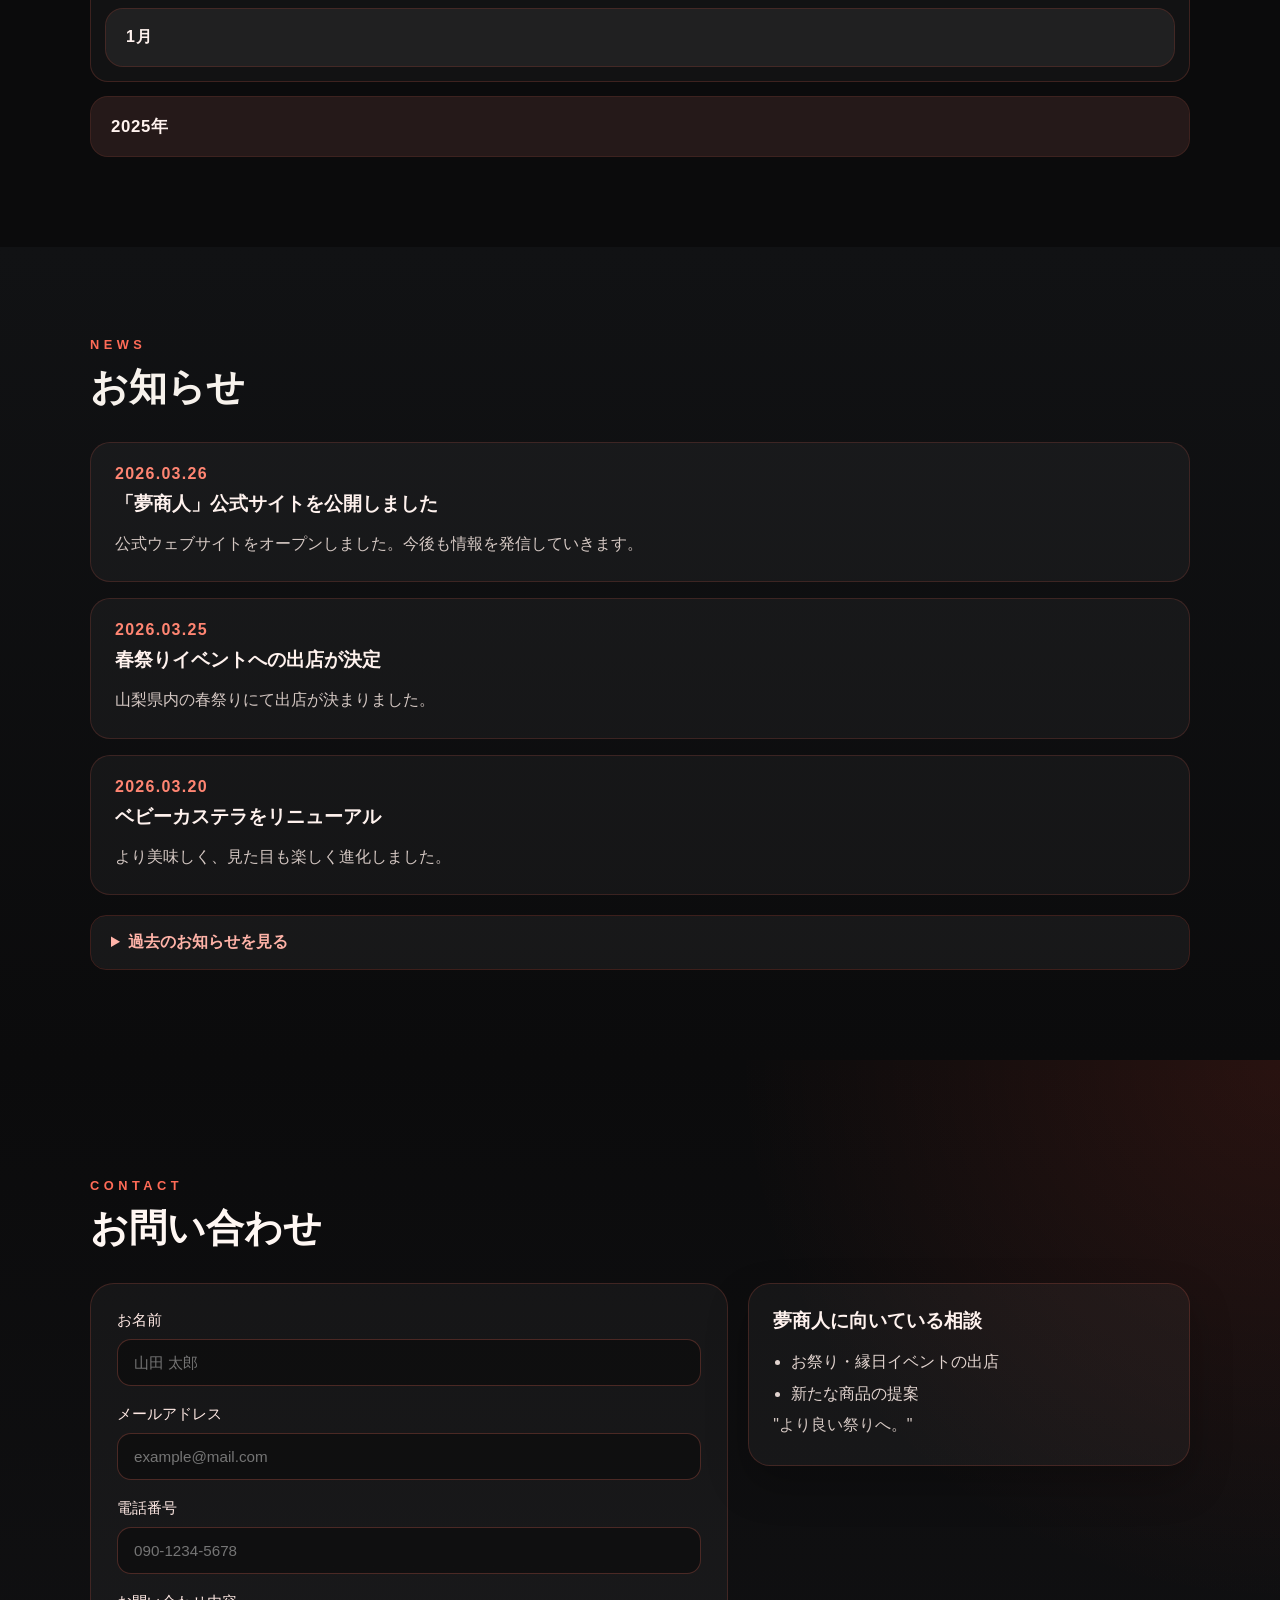
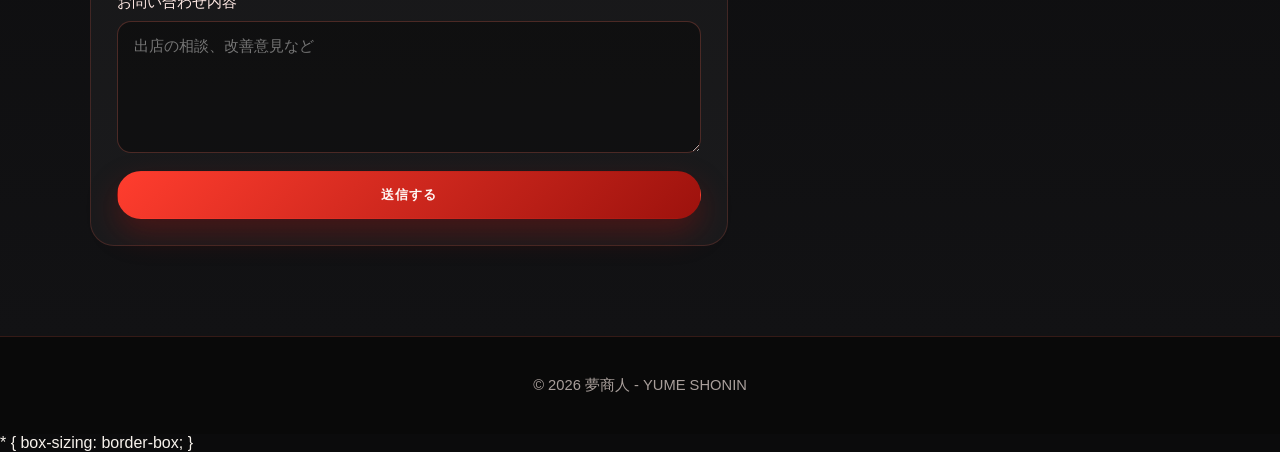
==== commit 07f20dff: "Add files via upload" ====
--- a/index.html
+++ b/index.html
@@ -1,141 +1,93 @@
 <!DOCTYPE html>
 <html lang="ja">
+
 <head>
-  <meta charset="UTF-8" />
-  <meta name="viewport" content="width=device-width, initial-scale=1.0" />
-  <title>夢商人 | 祭りの魅力を届ける露天商</title>
-  <link rel="stylesheet" href="CSS-1.css" />
+    <meta charset="UTF-8" />
+    <meta name="viewport" content="width=device-width, initial-scale=1.0" />
+    <title>夢商人 | 祭りの魅力を届ける露天商</title>
+    <link rel="stylesheet" href="CSS-1.css" />
 </head>
+
 <body>
-  <header class="header">
-    <div class="container header-inner">
-      <div class="logo">
-        <!--<span class="logo-main">夢商人</span> -->
-        <img src="images/yume-shonin.png" class="logo-main">
-        <span class="logo-sub">YUME SHONIN</span>
-      </div>
-
-      <nav class="nav">
-        <a href="#about">ABOUT</a>
-        <a href="#services">SERVICES</a>
-        <a href="#gallery">GALLERY</a>
-        <a href="#news">NEWS</a>
-        <a href="#contact">CONTACT</a>
-      </nav>
-    </div>
-  </header>
-
-  <main>
-    <section class="hero">
-      <div class="hero-overlay"></div>
-      <div class="container hero-content">
-        <p class="hero-copy-top">祭りに、夢を。</p>
-        <h1>夢を売り、祭りを彩る。</h1>
-        <p class="hero-text">
-          祭りの屋台運営を通して、
-          夢商人は、空間ごと人の心を動かす“祭りづくり”を届けます。
-        </p>
-
-        <div class="hero-buttons">
-          <a class="btn btn-primary" href="#contact">お問い合わせ</a>
-          <a class="btn btn-secondary" href="#services">サービスを見る</a>
+    <header class="header">
+        <div class="container header-inner">
+            <div class="logo"> <!--<span class="logo-main">夢商人</span> --> <img src="images/yume-shonin.png"
+                    class="logo-main"> <span class="logo-sub">YUME SHONIN</span> </div>
+            <nav class="nav"> <a href="#about">ABOUT</a> <a href="#services">SERVICES</a> <a href="#gallery">GALLERY</a>
+                <a href="#news">NEWS</a> <a href="#contact">CONTACT</a> </nav>
         </div>
-      </div>
-    </section>
-
-    <section class="section about" id="about">
-      <div class="container">
-        <div class="section-heading">
-          <p class="section-label">ABOUT</p>
-          <h2>「夢商人」について</h2>
-        </div>
-
-        <div class="about-grid">
-          <div class="about-card">
-            <h3>コンセプト</h3>
-            <p>
-              夢商人は、各種イベントやお祭りに出店する露天商です。
-            お好み焼きやベビーカステラなどの定番メニューから、縁日ならではの楽しさまで、
-            幅広い世代に笑顔を届ける屋台づくりを行っています。
-            安心・安全を大切にしながら、地域に寄り添い、
-            心に残るひとときを提供します。
-            </p>
-          </div>
-
-          <div class="about-card">
-            <h3>強み</h3>
-            <p>
-              夢商人の強みは、食と楽しさの両方を高いレベルで提供できることです。
-            ふっくらと焼き上げたお好み焼きや、やさしい甘さのベビーカステラなど、
-            味にこだわった屋台メニューに加え、ジュースやラムネ、くじ引きといった縁日ならではの楽しみも幅広く展開しています。
-            また、山梨の地域に根ざした運営を大切にし、訪れる人々に安心と親しみを感じていただける空間づくりを心がけています。
-            </p>
-          </div>
-
-          <div class="about-card">
-            <h3>大切にしていること</h3>
-            <ul>
-    <li>
-      <strong>味へのこだわり</strong><br>
-      妥協のない美味しさを、すべての屋台で。
-    </li>
-    <li>
-      <strong>楽しさの提供</strong><br>
-      食と遊びで、心に残るひとときを。
-    </li>
-    <li>
-      <strong>地域とのつながり</strong><br>
-      山梨に根ざし、人と人をつなぐ。
-    </li>
-  </ul>
-          </div>
-        </div>
-      </div>
-    </section>
-
-    <section class="section services" id="services">
-  <div class="container">
-    <div class="section-heading light">
-      <p class="section-label">MENU</p>
-      <h2>提供する屋台</h2>
-    </div>
-
-    <div class="service-grid">
-      
-      <article class="service-card">
-        <img src="images/baby-kasutera.png" class="service-img">
-        <h3>ベビーカステラ</h3>
-        <p>ふんわり甘い、焼きたてのやさしい味わい。</p>
-      </article>
-
-      <article class="service-card">
-        <img src="images/okonomiyki.png" class="service-img">
-        <h3>お好み焼き</h3>
-        <p>香ばしく焼き上げた、ボリューム満点の定番屋台グルメ。</p>
-      </article>
-
-      <article class="service-card">
-        <img src="images/juce.png" class="service-img">
-        <h3>かわいいジュース</h3>
-        <p>見た目も楽しい、カラフルで写真映えするドリンク。</p>
-      </article>
-
-      <article class="service-card">
-        <img src="images/ramune.png" class="service-img">
-        <h3>ラムネ</h3>
-        <p>祭りといえばこれ。爽やかな喉ごしで夏を感じる一杯。</p>
-      </article>
-
-      <article class="service-card">
-        <img src="images/kuzibiki.png" class="service-img">
-        <h3>くじ引き</h3>
-        <p>子どもから大人まで楽しめる、ワクワクの運試し。</p>
-      </article>
-
-    </div>
-  </div>
-</section>
-    <section class="section gallery" id="gallery">
+    </header>
+    <main>
+        <section class="hero">
+            <div class="hero-overlay"></div>
+            <div class="container hero-content">
+                <p class="hero-copy-top">祭りに、夢を。</p>
+                <h1>夢を売り、祭りを彩る。</h1>
+                <p class="hero-text"> 祭りの屋台運営を通して、 夢商人は、空間ごと人の心を動かす“祭りづくり”を届けます。 </p>
+                <div class="hero-buttons"> <a class="btn btn-primary" href="#contact">お問い合わせ</a> <a
+                        class="btn btn-secondary" href="#services">サービスを見る</a> </div>
+            </div>
+        </section>
+        <section class="section about" id="about">
+            <div class="container">
+                <div class="section-heading">
+                    <p class="section-label">ABOUT</p>
+                    <h2>「夢商人」について</h2>
+                </div>
+                <div class="about-grid">
+                    <div class="about-card">
+                        <h3>コンセプト</h3>
+                        <p> 夢商人は、各種イベントやお祭りに出店する露天商です。 お好み焼きやベビーカステラなどの定番メニューから、縁日ならではの楽しさまで、 幅広い世代に笑顔を届ける屋台づくりを行っています。
+                            安心・安全を大切にしながら、地域に寄り添い、 心に残るひとときを提供します。 </p>
+                    </div>
+                    <div class="about-card">
+                        <h3>強み</h3>
+                        <p> 夢商人の強みは、食と楽しさの両方を高いレベルで提供できることです。 ふっくらと焼き上げたお好み焼きや、やさしい甘さのベビーカステラなど、
+                            味にこだわった屋台メニューに加え、ジュースやラムネ、くじ引きといった縁日ならではの楽しみも幅広く展開しています。
+                            また、山梨の地域に根ざした運営を大切にし、訪れる人々に安心と親しみを感じていただける空間づくりを心がけています。 </p>
+                    </div>
+                    <div class="about-card">
+                        <h3>大切にしていること</h3>
+                        <ul>
+                            <li> <strong>味へのこだわり</strong><br> 妥協のない美味しさを、すべての屋台で。 </li>
+                            <li> <strong>楽しさの提供</strong><br> 食と遊びで、心に残るひとときを。 </li>
+                            <li> <strong>地域とのつながり</strong><br> 山梨に根ざし、人と人をつなぐ。 </li>
+                        </ul>
+                    </div>
+                </div>
+            </div>
+        </section>
+        <section class="section services" id="services">
+            <div class="container">
+                <div class="section-heading light">
+                    <p class="section-label">MENU</p>
+                    <h2>提供する屋台</h2>
+                </div>
+                <div class="service-grid">
+                    <article class="service-card"> <img src="images/baby-kasutera.png" class="service-img">
+                        <h3>ベビーカステラ</h3>
+                        <p>ふんわり甘い、焼きたてのやさしい味わい。</p>
+                    </article>
+                    <article class="service-card"> <img src="images/okonomiyki.png" class="service-img">
+                        <h3>お好み焼き</h3>
+                        <p>香ばしく焼き上げた、ボリューム満点の定番屋台グルメ。</p>
+                    </article>
+                    <article class="service-card"> <img src="images/juce.png" class="service-img">
+                        <h3>かわいいジュース</h3>
+                        <p>見た目も楽しい、カラフルで写真映えするドリンク。</p>
+                    </article>
+                    <article class="service-card"> <img src="images/ramune.png" class="service-img">
+                        <h3>ラムネ</h3>
+                        <p>祭りといえばこれ。爽やかな喉ごしで夏を感じる一杯。</p>
+                    </article>
+                    <article class="service-card"> <img src="images/kuzibiki.png" class="service-img">
+                        <h3>くじ引き</h3>
+                        <p>子どもから大人まで楽しめる、ワクワクの運試し。</p>
+                    </article>
+                </div>
+            </div>
+        </section>
+        <section class="section gallery" id="gallery">
   <div class="container">
     <div class="section-heading">
       <p class="section-label">GALLERY</p>
@@ -186,7 +138,7 @@
             <summary>3月</summary>
             <div class="month-grid">
               <article class="archive-card">
-                <img src="images/singenkou.png" alt="信玄公まつり">
+                <img src="images/shingenkou.png" alt="信玄公まつり">
                 <div>
                   <span class="date-tag">2026.03</span>
                   <h4>信玄公まつり</h4>
@@ -263,7 +215,7 @@
   </div>
 </section>
 
-<section class="section news" id="news">
+           <section class="section news" id="news">
   <div class="container">
     <div class="section-heading">
       <p class="section-label">NEWS</p>
@@ -312,61 +264,53 @@
 
   </div>
 </section>
-
-    <section class="section contact" id="contact">
-    <div class="container contact-inner">
-        <div class="section-heading light">
-          <p class="section-label">CONTACT</p>
-          <h2>お問い合わせ</h2>
+        <section class="section contact" id="contact">
+            <div class="container contact-inner">
+                <div class="section-heading light">
+                    <p class="section-label">CONTACT</p>
+                    <h2>お問い合わせ</h2>
+                </div>
+                <div class="contact-grid">
+                    <form class="contact-form">
+  <label>
+    お名前
+    <input type="text" name="name" placeholder="山田 太郎" required />
+  </label>
+
+  <label>
+    メールアドレス
+    <input type="email" name="email" placeholder="example@mail.com" required />
+  </label>
+
+  <label>
+    電話番号
+    <input type="tel" name="tel" placeholder="090-1234-5678" required />
+  </label>
+
+  <label>
+    お問い合わせ内容
+    <textarea name="message" rows="6" placeholder="出店の相談、改善意見など" required></textarea>
+  </label>
+
+  <button type="submit" class="btn btn-primary">送信する</button>
+</form>
+                    <div class="contact-box">
+                        <h3>夢商人に向いている相談</h3>
+                        <ul>
+                            <li>お祭り・縁日イベントの出店</li>
+                            <li>新たな商品の提案</li>
+                        </ul>
+                        <p class="contact-note"> "より良い祭りへ。" </p>
+                    </div>
+                </div>
+            </div>
+        </section>
+    </main>
+    <footer class="footer">
+        <div class="container footer-inner">
+            <p>© 2026 夢商人 - YUME SHONIN</p>
         </div>
-
-    <div class="contact-grid">
-    <form class="contact-form"
-            action="https://formspree.io/f/xqegkkjp"
-            method="POST">
-        <label>
-        お名前
-            <input type="text" name="name" placeholder="山田 太郎" required />
-        </label>
-
-        <label>
-        メールアドレス
-        <input type="email" name="email" placeholder="example@mail.com" required />
-        </label>
-
-        <label>
-        電話番号
-        <input type="tel" name="tel" placeholder="090-1234-5678" required />
-        </label>
-
-        <label>
-        お問い合わせ内容
-        <textarea name="message" rows="6" placeholder="出店の相談、改善意見など" required></textarea>
-         </label>
-
-        <button type="submit" class="btn btn-primary">送信する</button>
-    </form>
-
-          <div class="contact-box">
-            <h3>夢商人に向いている相談</h3>
-            <ul>
-              <li>お祭り・縁日イベントの出店</li>
-              <li>新たな商品の提案</li>
-            </ul>
-
-            <p class="contact-note">
-              "より良い祭りへ。"
-            </p>
-          </div>
-        </div>
-      </div>
-    </section>
-  </main>
-
-  <footer class="footer">
-    <div class="container footer-inner">
-      <p>© 2026 夢商人 - YUME SHONIN</p>
-    </div>
-  </footer>
+    </footer>
 </body>
-</html>+
+</html>* { box-sizing: border-box; }
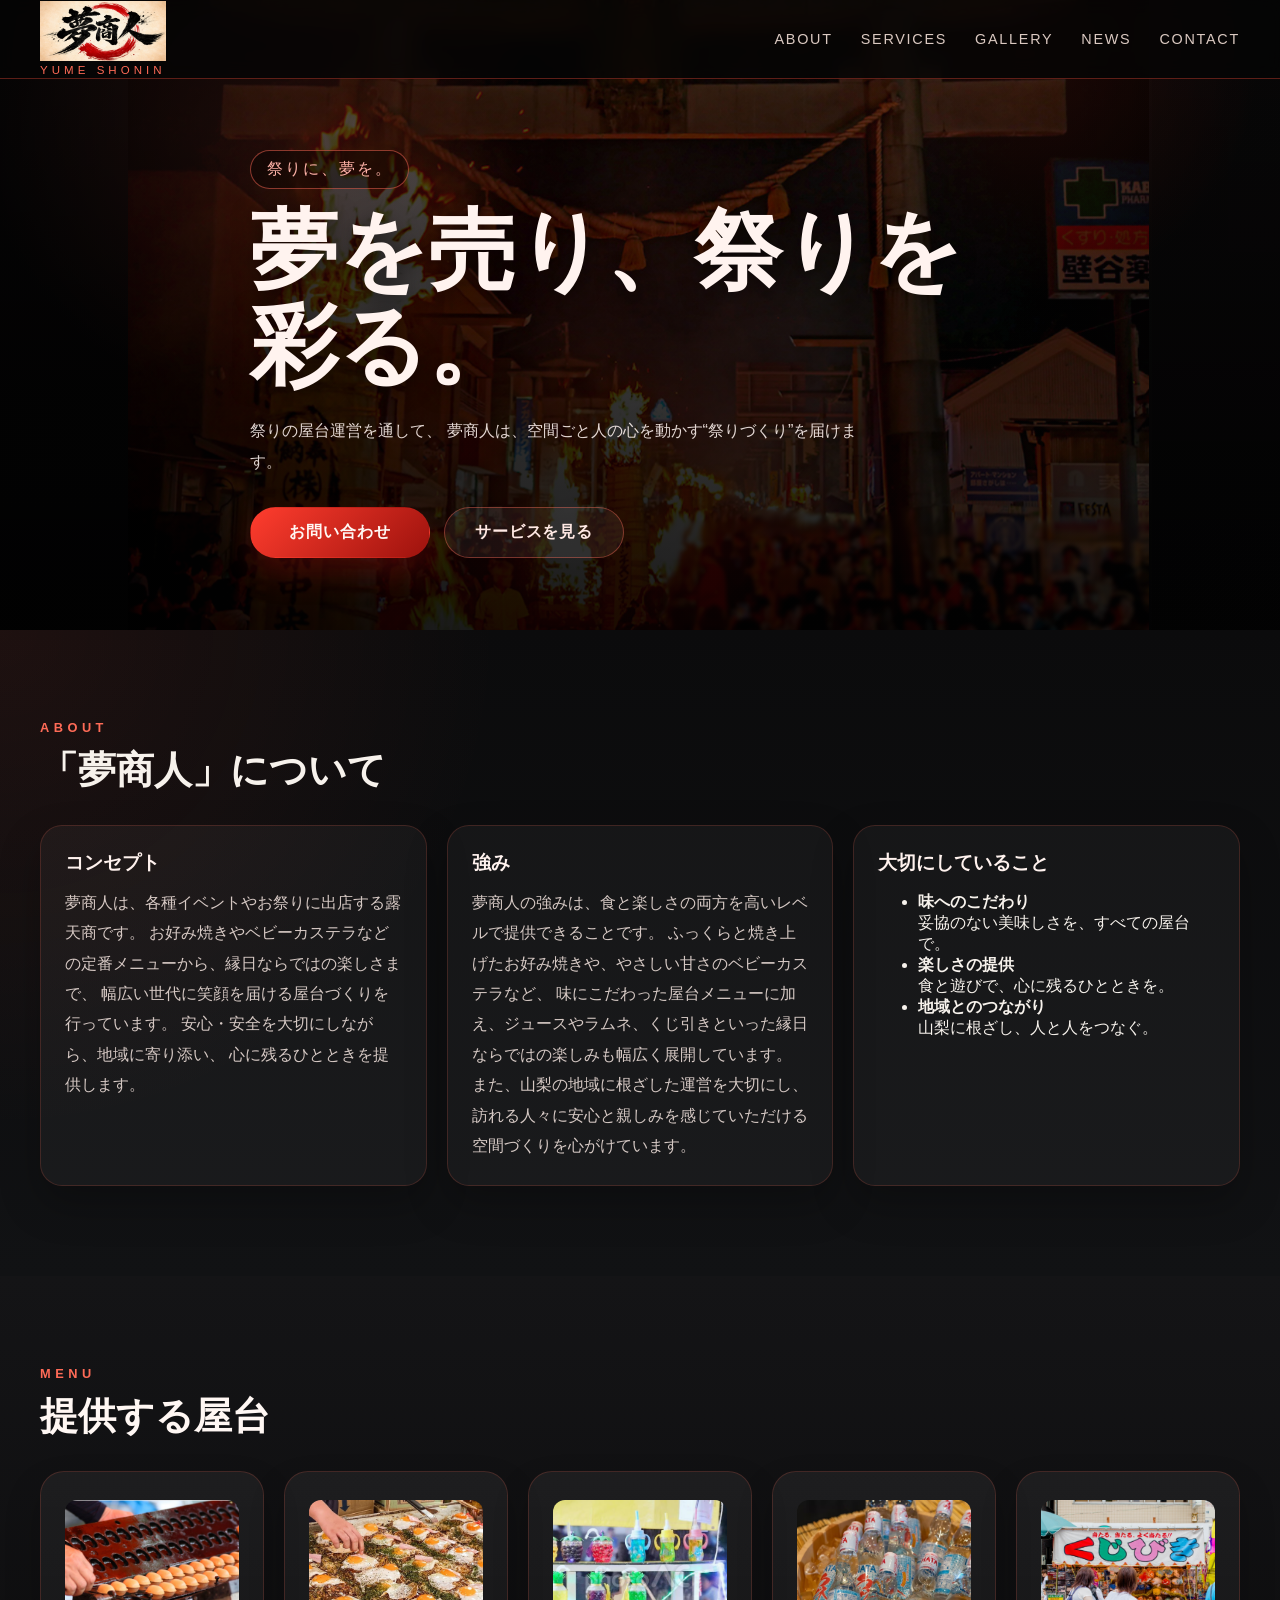
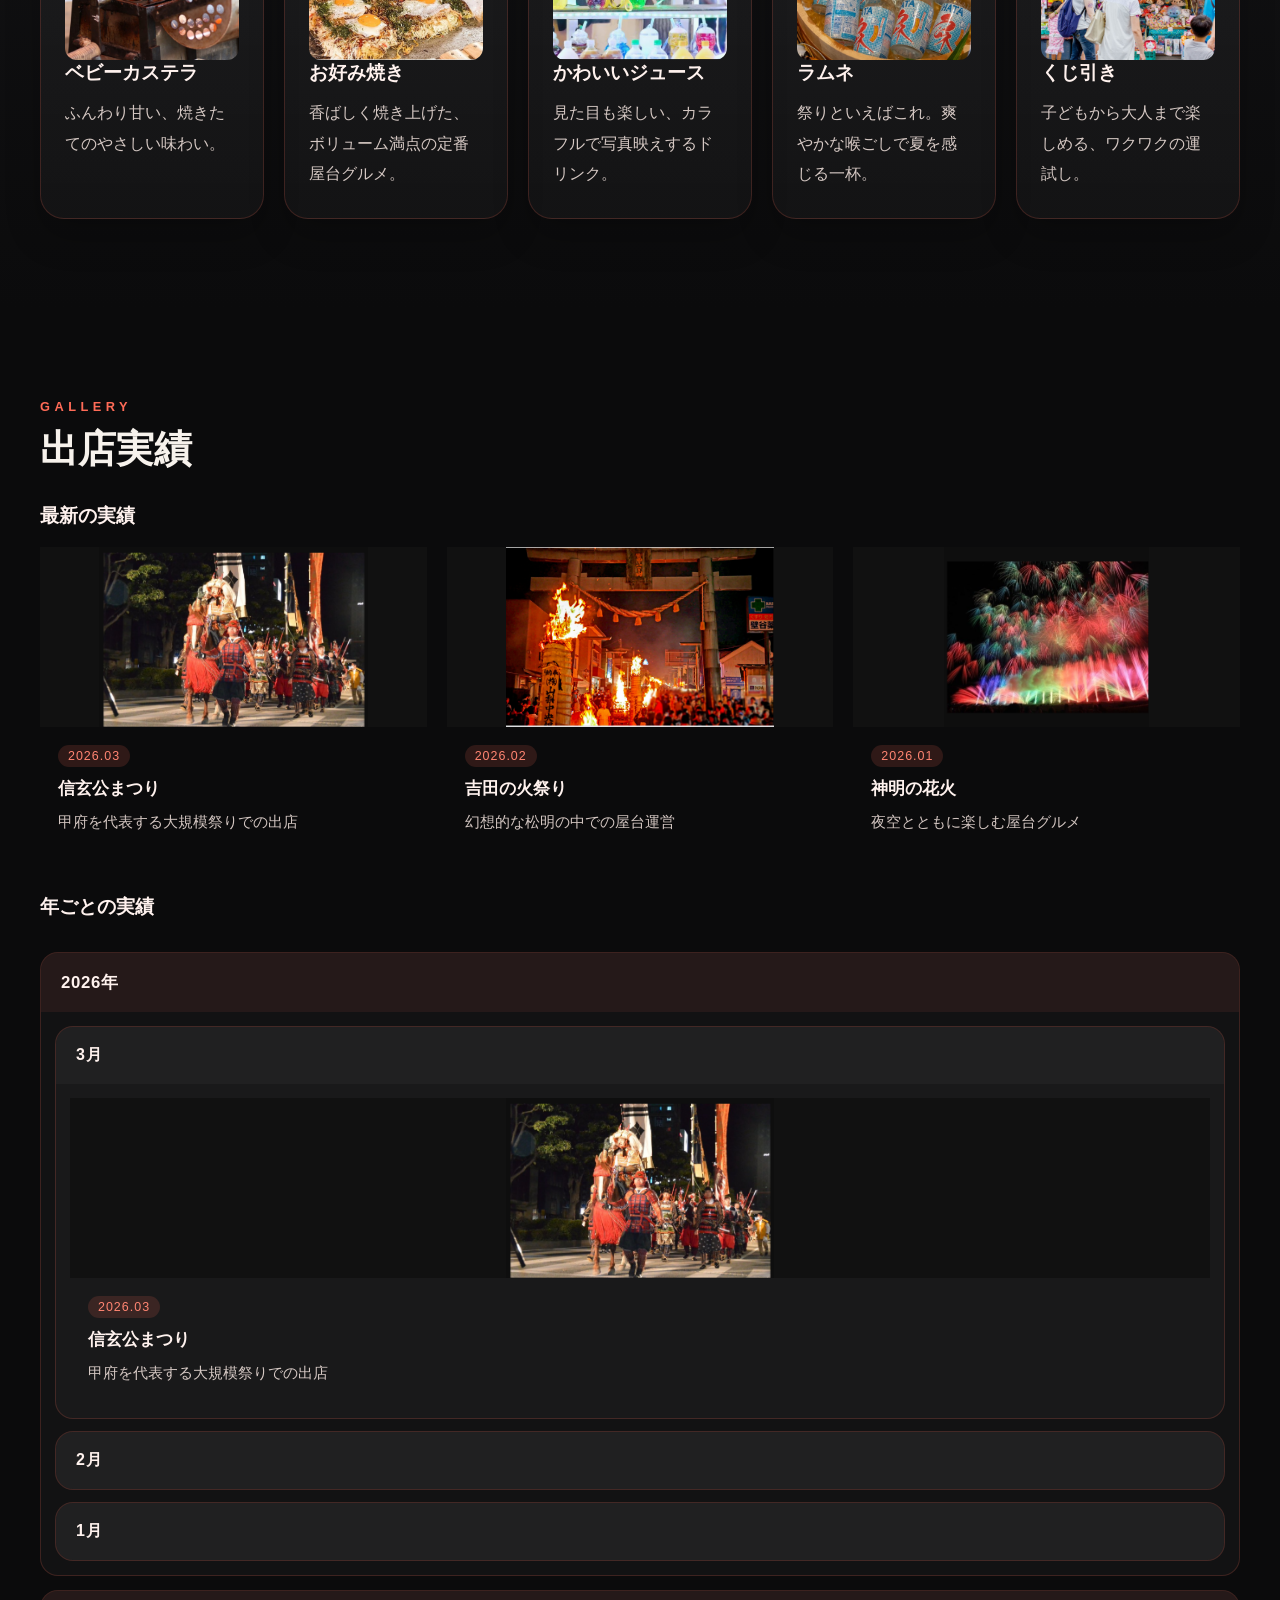
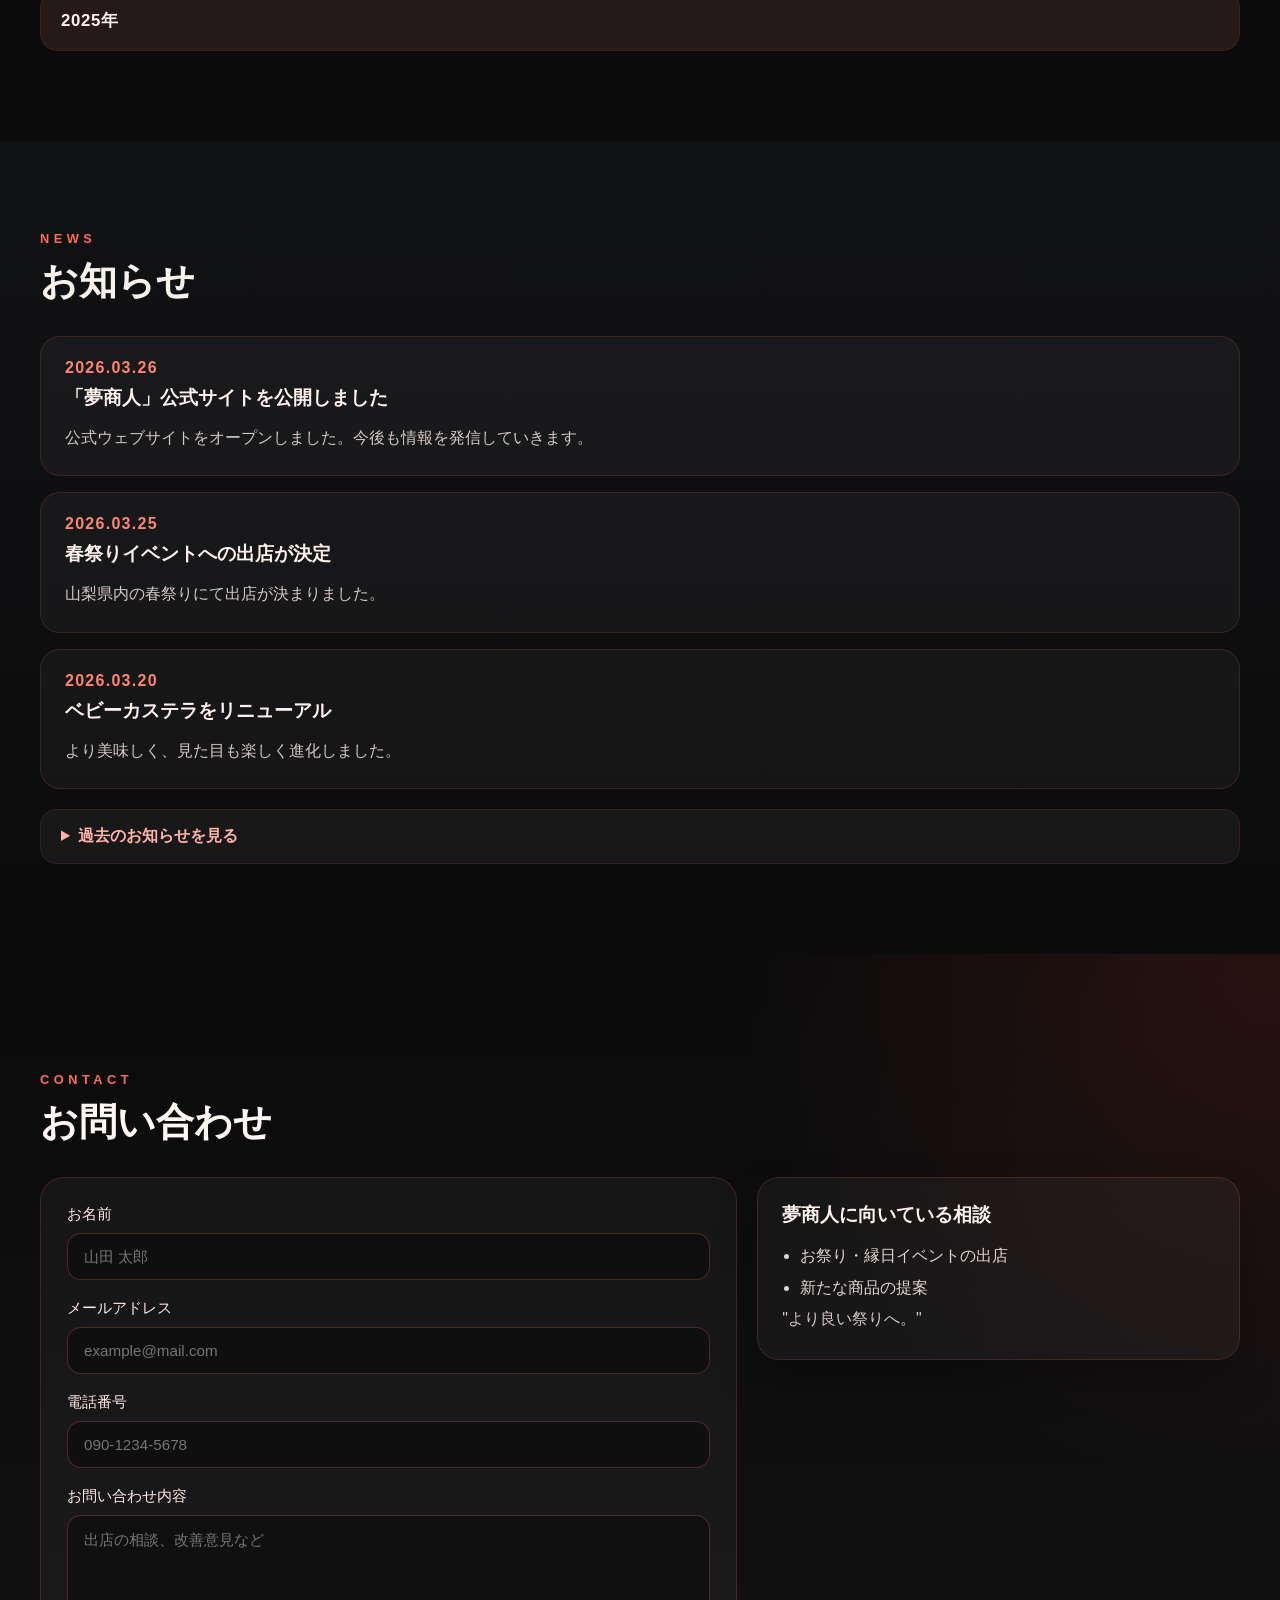
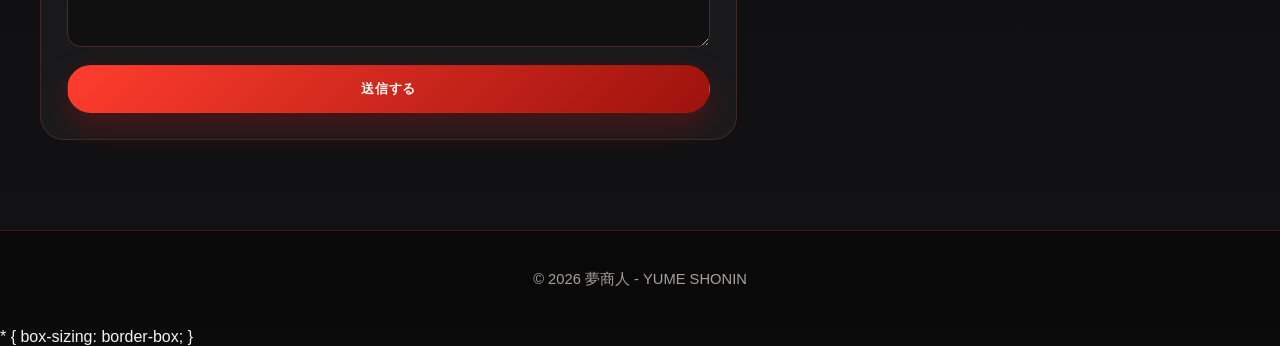
==== commit a0735608: "Update index.html" ====
--- a/index.html
+++ b/index.html
@@ -1,316 +1,318 @@
-<!DOCTYPE html>
-<html lang="ja">
-
-<head>
-    <meta charset="UTF-8" />
-    <meta name="viewport" content="width=device-width, initial-scale=1.0" />
-    <title>夢商人 | 祭りの魅力を届ける露天商</title>
-    <link rel="stylesheet" href="CSS-1.css" />
-</head>
-
-<body>
-    <header class="header">
-        <div class="container header-inner">
-            <div class="logo"> <!--<span class="logo-main">夢商人</span> --> <img src="images/yume-shonin.png"
-                    class="logo-main"> <span class="logo-sub">YUME SHONIN</span> </div>
-            <nav class="nav"> <a href="#about">ABOUT</a> <a href="#services">SERVICES</a> <a href="#gallery">GALLERY</a>
-                <a href="#news">NEWS</a> <a href="#contact">CONTACT</a> </nav>
-        </div>
-    </header>
-    <main>
-        <section class="hero">
-            <div class="hero-overlay"></div>
-            <div class="container hero-content">
-                <p class="hero-copy-top">祭りに、夢を。</p>
-                <h1>夢を売り、祭りを彩る。</h1>
-                <p class="hero-text"> 祭りの屋台運営を通して、 夢商人は、空間ごと人の心を動かす“祭りづくり”を届けます。 </p>
-                <div class="hero-buttons"> <a class="btn btn-primary" href="#contact">お問い合わせ</a> <a
-                        class="btn btn-secondary" href="#services">サービスを見る</a> </div>
-            </div>
-        </section>
-        <section class="section about" id="about">
-            <div class="container">
-                <div class="section-heading">
-                    <p class="section-label">ABOUT</p>
-                    <h2>「夢商人」について</h2>
-                </div>
-                <div class="about-grid">
-                    <div class="about-card">
-                        <h3>コンセプト</h3>
-                        <p> 夢商人は、各種イベントやお祭りに出店する露天商です。 お好み焼きやベビーカステラなどの定番メニューから、縁日ならではの楽しさまで、 幅広い世代に笑顔を届ける屋台づくりを行っています。
-                            安心・安全を大切にしながら、地域に寄り添い、 心に残るひとときを提供します。 </p>
-                    </div>
-                    <div class="about-card">
-                        <h3>強み</h3>
-                        <p> 夢商人の強みは、食と楽しさの両方を高いレベルで提供できることです。 ふっくらと焼き上げたお好み焼きや、やさしい甘さのベビーカステラなど、
-                            味にこだわった屋台メニューに加え、ジュースやラムネ、くじ引きといった縁日ならではの楽しみも幅広く展開しています。
-                            また、山梨の地域に根ざした運営を大切にし、訪れる人々に安心と親しみを感じていただける空間づくりを心がけています。 </p>
-                    </div>
-                    <div class="about-card">
-                        <h3>大切にしていること</h3>
-                        <ul>
-                            <li> <strong>味へのこだわり</strong><br> 妥協のない美味しさを、すべての屋台で。 </li>
-                            <li> <strong>楽しさの提供</strong><br> 食と遊びで、心に残るひとときを。 </li>
-                            <li> <strong>地域とのつながり</strong><br> 山梨に根ざし、人と人をつなぐ。 </li>
-                        </ul>
-                    </div>
-                </div>
-            </div>
-        </section>
-        <section class="section services" id="services">
-            <div class="container">
-                <div class="section-heading light">
-                    <p class="section-label">MENU</p>
-                    <h2>提供する屋台</h2>
-                </div>
-                <div class="service-grid">
-                    <article class="service-card"> <img src="images/baby-kasutera.png" class="service-img">
-                        <h3>ベビーカステラ</h3>
-                        <p>ふんわり甘い、焼きたてのやさしい味わい。</p>
-                    </article>
-                    <article class="service-card"> <img src="images/okonomiyki.png" class="service-img">
-                        <h3>お好み焼き</h3>
-                        <p>香ばしく焼き上げた、ボリューム満点の定番屋台グルメ。</p>
-                    </article>
-                    <article class="service-card"> <img src="images/juce.png" class="service-img">
-                        <h3>かわいいジュース</h3>
-                        <p>見た目も楽しい、カラフルで写真映えするドリンク。</p>
-                    </article>
-                    <article class="service-card"> <img src="images/ramune.png" class="service-img">
-                        <h3>ラムネ</h3>
-                        <p>祭りといえばこれ。爽やかな喉ごしで夏を感じる一杯。</p>
-                    </article>
-                    <article class="service-card"> <img src="images/kuzibiki.png" class="service-img">
-                        <h3>くじ引き</h3>
-                        <p>子どもから大人まで楽しめる、ワクワクの運試し。</p>
-                    </article>
-                </div>
-            </div>
-        </section>
-        <section class="section gallery" id="gallery">
-  <div class="container">
-    <div class="section-heading">
-      <p class="section-label">GALLERY</p>
-      <h2>出店実績</h2>
-    </div>
-
-    <div class="gallery-latest">
-      <h3 class="archive-title">最新の実績</h3>
-
-      <div class="latest-grid">
-        <article class="latest-card">
-          <img src="images/shingenkou.png" alt="信玄公まつり">
-          <div class="latest-text">
-            <span class="date-tag">2026.03</span>
-            <h4>信玄公まつり</h4>
-            <p>甲府を代表する大規模祭りでの出店</p>
-          </div>
-        </article>
-
-        <article class="latest-card">
-          <img src="images/himaturi.png" alt="吉田の火祭り">
-          <div class="latest-text">
-            <span class="date-tag">2026.02</span>
-            <h4>吉田の火祭り</h4>
-            <p>幻想的な松明の中での屋台運営</p>
-          </div>
-        </article>
-
-        <article class="latest-card">
-          <img src="images/sinnmei.png" alt="神明の花火">
-          <div class="latest-text">
-            <span class="date-tag">2026.01</span>
-            <h4>神明の花火</h4>
-            <p>夜空とともに楽しむ屋台グルメ</p>
-          </div>
-        </article>
-      </div>
-    </div>
-
-    <div class="gallery-archive">
-      <h3 class="archive-title">年ごとの実績</h3>
-
-      <details class="year-group" open>
-        <summary>2026年</summary>
-
-        <div class="month-list">
-          <details class="month-group" open>
-            <summary>3月</summary>
-            <div class="month-grid">
-              <article class="archive-card">
-                <img src="images/shingenkou.png" alt="信玄公まつり">
-                <div>
-                  <span class="date-tag">2026.03</span>
-                  <h4>信玄公まつり</h4>
-                  <p>甲府を代表する大規模祭りでの出店</p>
-                </div>
-              </article>
-            </div>
-          </details>
-
-          <details class="month-group">
-            <summary>2月</summary>
-            <div class="month-grid">
-              <article class="archive-card">
-                <img src="images/himaturi.png" alt="吉田の火祭り">
-                <div>
-                  <span class="date-tag">2026.02</span>
-                  <h4>吉田の火祭り</h4>
-                  <p>幻想的な松明の中での屋台運営</p>
-                </div>
-              </article>
-            </div>
-          </details>
-
-          <details class="month-group">
-            <summary>1月</summary>
-            <div class="month-grid">
-              <article class="archive-card">
-                <img src="images/sinnmei.png" alt="神明の花火">
-                <div>
-                  <span class="date-tag">2026.01</span>
-                  <h4>神明の花火</h4>
-                  <p>夜空とともに楽しむ屋台グルメ</p>
-                </div>
-              </article>
-            </div>
-          </details>
-        </div>
-      </details>
-
-      <details class="year-group">
-        <summary>2025年</summary>
-
-        <div class="month-list">
-          <details class="month-group">
-            <summary>8月</summary>
-            <div class="month-grid">
-              <article class="archive-card">
-                <img src="images/sinnmei.png" alt="いさわの花火">
-                <div>
-                  <span class="date-tag">2025.08</span>
-                  <h4>いさわの花火</h4>
-                  <p>夏の思い出を彩るにぎわい演出</p>
-                </div>
-              </article>
-            </div>
-          </details>
-
-          <details class="month-group">
-            <summary>7月</summary>
-            <div class="month-grid">
-              <article class="archive-card">
-                <img src="images/himaturi.png" alt="生ノ木祭り">
-                <div>
-                  <span class="date-tag">2025.07</span>
-                  <h4>生ノ木祭り</h4>
-                  <p>地域密着の温かい雰囲気づくり</p>
-                </div>
-              </article>
-            </div>
-          </details>
-        </div>
-      </details>
-    </div>
-  </div>
-</section>
-
-           <section class="section news" id="news">
-  <div class="container">
-    <div class="section-heading">
-      <p class="section-label">NEWS</p>
-      <h2>お知らせ</h2>
-    </div>
-
-    <!-- 最新3件 -->
-    <div class="news-list">
-      <article class="news-item">
-        <time>2026.03.26</time>
-        <h3>「夢商人」公式サイトを公開しました</h3>
-        <p>公式ウェブサイトをオープンしました。今後も情報を発信していきます。</p>
-      </article>
-
-      <article class="news-item">
-        <time>2026.03.25</time>
-        <h3>春祭りイベントへの出店が決定</h3>
-        <p>山梨県内の春祭りにて出店が決まりました。</p>
-      </article>
-
-      <article class="news-item">
-        <time>2026.03.20</time>
-        <h3>ベビーカステラをリニューアル</h3>
-        <p>より美味しく、見た目も楽しく進化しました。</p>
-      </article>
-    </div>
-
-    <!-- 折りたたみ -->
-    <details class="news-archive">
-      <summary>過去のお知らせを見る</summary>
-
-      <div class="news-list archive">
-        <article class="news-item">
-          <time>2026.03.18</time>
-          <h3>縁日ブース装飾プラン追加</h3>
-          <p>写真映えを重視した演出を強化しました。</p>
-        </article>
-
-        <article class="news-item">
-          <time>2026.03.10</time>
-          <h3>お問い合わせフォーム公開</h3>
-          <p>簡単に相談できる窓口を設置しました。</p>
-        </article>
-      </div>
-    </details>
-
-  </div>
-</section>
-        <section class="section contact" id="contact">
-            <div class="container contact-inner">
-                <div class="section-heading light">
-                    <p class="section-label">CONTACT</p>
-                    <h2>お問い合わせ</h2>
-                </div>
-                <div class="contact-grid">
-                    <form class="contact-form">
-  <label>
-    お名前
-    <input type="text" name="name" placeholder="山田 太郎" required />
-  </label>
-
-  <label>
-    メールアドレス
-    <input type="email" name="email" placeholder="example@mail.com" required />
-  </label>
-
-  <label>
-    電話番号
-    <input type="tel" name="tel" placeholder="090-1234-5678" required />
-  </label>
-
-  <label>
-    お問い合わせ内容
-    <textarea name="message" rows="6" placeholder="出店の相談、改善意見など" required></textarea>
-  </label>
-
-  <button type="submit" class="btn btn-primary">送信する</button>
-</form>
-                    <div class="contact-box">
-                        <h3>夢商人に向いている相談</h3>
-                        <ul>
-                            <li>お祭り・縁日イベントの出店</li>
-                            <li>新たな商品の提案</li>
-                        </ul>
-                        <p class="contact-note"> "より良い祭りへ。" </p>
-                    </div>
-                </div>
-            </div>
-        </section>
-    </main>
-    <footer class="footer">
-        <div class="container footer-inner">
-            <p>© 2026 夢商人 - YUME SHONIN</p>
-        </div>
-    </footer>
-</body>
-
-</html>* { box-sizing: border-box; }+<!DOCTYPE html>
+<html lang="ja">
+
+<head>
+    <meta charset="UTF-8" />
+    <meta name="viewport" content="width=device-width, initial-scale=1.0" />
+    <title>夢商人 | 祭りの魅力を届ける露天商</title>
+    <link rel="stylesheet" href="CSS-1.css" />
+</head>
+
+<body>
+    <header class="header">
+        <div class="container header-inner">
+            <div class="logo"> <!--<span class="logo-main">夢商人</span> --> <img src="images/yume-shonin.png"
+                    class="logo-main"> <span class="logo-sub">YUME SHONIN</span> </div>
+            <nav class="nav"> <a href="#about">ABOUT</a> <a href="#services">SERVICES</a> <a href="#gallery">GALLERY</a>
+                <a href="#news">NEWS</a> <a href="#contact">CONTACT</a> </nav>
+        </div>
+    </header>
+    <main>
+        <section class="hero">
+            <div class="hero-overlay"></div>
+            <div class="container hero-content">
+                <p class="hero-copy-top">祭りに、夢を。</p>
+                <h1>夢を売り、祭りを彩る。</h1>
+                <p class="hero-text"> 祭りの屋台運営を通して、 夢商人は、空間ごと人の心を動かす“祭りづくり”を届けます。 </p>
+                <div class="hero-buttons"> <a class="btn btn-primary" href="#contact">お問い合わせ</a> <a
+                        class="btn btn-secondary" href="#services">サービスを見る</a> </div>
+            </div>
+        </section>
+        <section class="section about" id="about">
+            <div class="container">
+                <div class="section-heading">
+                    <p class="section-label">ABOUT</p>
+                    <h2>「夢商人」について</h2>
+                </div>
+                <div class="about-grid">
+                    <div class="about-card">
+                        <h3>コンセプト</h3>
+                        <p> 夢商人は、各種イベントやお祭りに出店する露天商です。 お好み焼きやベビーカステラなどの定番メニューから、縁日ならではの楽しさまで、 幅広い世代に笑顔を届ける屋台づくりを行っています。
+                            安心・安全を大切にしながら、地域に寄り添い、 心に残るひとときを提供します。 </p>
+                    </div>
+                    <div class="about-card">
+                        <h3>強み</h3>
+                        <p> 夢商人の強みは、食と楽しさの両方を高いレベルで提供できることです。 ふっくらと焼き上げたお好み焼きや、やさしい甘さのベビーカステラなど、
+                            味にこだわった屋台メニューに加え、ジュースやラムネ、くじ引きといった縁日ならではの楽しみも幅広く展開しています。
+                            また、山梨の地域に根ざした運営を大切にし、訪れる人々に安心と親しみを感じていただける空間づくりを心がけています。 </p>
+                    </div>
+                    <div class="about-card">
+                        <h3>大切にしていること</h3>
+                        <ul>
+                            <li> <strong>味へのこだわり</strong><br> 妥協のない美味しさを、すべての屋台で。 </li>
+                            <li> <strong>楽しさの提供</strong><br> 食と遊びで、心に残るひとときを。 </li>
+                            <li> <strong>地域とのつながり</strong><br> 山梨に根ざし、人と人をつなぐ。 </li>
+                        </ul>
+                    </div>
+                </div>
+            </div>
+        </section>
+        <section class="section services" id="services">
+            <div class="container">
+                <div class="section-heading light">
+                    <p class="section-label">MENU</p>
+                    <h2>提供する屋台</h2>
+                </div>
+                <div class="service-grid">
+                    <article class="service-card"> <img src="images/baby-kasutera.png" class="service-img">
+                        <h3>ベビーカステラ</h3>
+                        <p>ふんわり甘い、焼きたてのやさしい味わい。</p>
+                    </article>
+                    <article class="service-card"> <img src="images/okonomiyki.png" class="service-img">
+                        <h3>お好み焼き</h3>
+                        <p>香ばしく焼き上げた、ボリューム満点の定番屋台グルメ。</p>
+                    </article>
+                    <article class="service-card"> <img src="images/juce.png" class="service-img">
+                        <h3>かわいいジュース</h3>
+                        <p>見た目も楽しい、カラフルで写真映えするドリンク。</p>
+                    </article>
+                    <article class="service-card"> <img src="images/ramune.png" class="service-img">
+                        <h3>ラムネ</h3>
+                        <p>祭りといえばこれ。爽やかな喉ごしで夏を感じる一杯。</p>
+                    </article>
+                    <article class="service-card"> <img src="images/kuzibiki.png" class="service-img">
+                        <h3>くじ引き</h3>
+                        <p>子どもから大人まで楽しめる、ワクワクの運試し。</p>
+                    </article>
+                </div>
+            </div>
+        </section>
+        <section class="section gallery" id="gallery">
+  <div class="container">
+    <div class="section-heading">
+      <p class="section-label">GALLERY</p>
+      <h2>出店実績</h2>
+    </div>
+
+    <div class="gallery-latest">
+      <h3 class="archive-title">最新の実績</h3>
+
+      <div class="latest-grid">
+        <article class="latest-card">
+          <img src="images/singenkou.png" alt="信玄公まつり">
+          <div class="latest-text">
+            <span class="date-tag">2026.03</span>
+            <h4>信玄公まつり</h4>
+            <p>甲府を代表する大規模祭りでの出店</p>
+          </div>
+        </article>
+
+        <article class="latest-card">
+          <img src="images/himaturi.png" alt="吉田の火祭り">
+          <div class="latest-text">
+            <span class="date-tag">2026.02</span>
+            <h4>吉田の火祭り</h4>
+            <p>幻想的な松明の中での屋台運営</p>
+          </div>
+        </article>
+
+        <article class="latest-card">
+          <img src="images/sinnmei.png" alt="神明の花火">
+          <div class="latest-text">
+            <span class="date-tag">2026.01</span>
+            <h4>神明の花火</h4>
+            <p>夜空とともに楽しむ屋台グルメ</p>
+          </div>
+        </article>
+      </div>
+    </div>
+
+    <div class="gallery-archive">
+      <h3 class="archive-title">年ごとの実績</h3>
+
+      <details class="year-group" open>
+        <summary>2026年</summary>
+
+        <div class="month-list">
+          <details class="month-group" open>
+            <summary>3月</summary>
+            <div class="month-grid">
+              <article class="archive-card">
+                <img src="images/singenkou.png" alt="信玄公まつり">
+                <div>
+                  <span class="date-tag">2026.03</span>
+                  <h4>信玄公まつり</h4>
+                  <p>甲府を代表する大規模祭りでの出店</p>
+                </div>
+              </article>
+            </div>
+          </details>
+
+          <details class="month-group">
+            <summary>2月</summary>
+            <div class="month-grid">
+              <article class="archive-card">
+                <img src="images/himaturi.png" alt="吉田の火祭り">
+                <div>
+                  <span class="date-tag">2026.02</span>
+                  <h4>吉田の火祭り</h4>
+                  <p>幻想的な松明の中での屋台運営</p>
+                </div>
+              </article>
+            </div>
+          </details>
+
+          <details class="month-group">
+            <summary>1月</summary>
+            <div class="month-grid">
+              <article class="archive-card">
+                <img src="images/sinnmei.png" alt="神明の花火">
+                <div>
+                  <span class="date-tag">2026.01</span>
+                  <h4>神明の花火</h4>
+                  <p>夜空とともに楽しむ屋台グルメ</p>
+                </div>
+              </article>
+            </div>
+          </details>
+        </div>
+      </details>
+
+      <details class="year-group">
+        <summary>2025年</summary>
+
+        <div class="month-list">
+          <details class="month-group">
+            <summary>8月</summary>
+            <div class="month-grid">
+              <article class="archive-card">
+                <img src="images/sinnmei.png" alt="いさわの花火">
+                <div>
+                  <span class="date-tag">2025.08</span>
+                  <h4>いさわの花火</h4>
+                  <p>夏の思い出を彩るにぎわい演出</p>
+                </div>
+              </article>
+            </div>
+          </details>
+
+          <details class="month-group">
+            <summary>7月</summary>
+            <div class="month-grid">
+              <article class="archive-card">
+                <img src="images/himaturi.png" alt="生ノ木祭り">
+                <div>
+                  <span class="date-tag">2025.07</span>
+                  <h4>生ノ木祭り</h4>
+                  <p>地域密着の温かい雰囲気づくり</p>
+                </div>
+              </article>
+            </div>
+          </details>
+        </div>
+      </details>
+    </div>
+  </div>
+</section>
+
+           <section class="section news" id="news">
+  <div class="container">
+    <div class="section-heading">
+      <p class="section-label">NEWS</p>
+      <h2>お知らせ</h2>
+    </div>
+
+    <!-- 最新3件 -->
+    <div class="news-list">
+      <article class="news-item">
+        <time>2026.03.26</time>
+        <h3>「夢商人」公式サイトを公開しました</h3>
+        <p>公式ウェブサイトをオープンしました。今後も情報を発信していきます。</p>
+      </article>
+
+      <article class="news-item">
+        <time>2026.03.25</time>
+        <h3>春祭りイベントへの出店が決定</h3>
+        <p>山梨県内の春祭りにて出店が決まりました。</p>
+      </article>
+
+      <article class="news-item">
+        <time>2026.03.20</time>
+        <h3>ベビーカステラをリニューアル</h3>
+        <p>より美味しく、見た目も楽しく進化しました。</p>
+      </article>
+    </div>
+
+    <!-- 折りたたみ -->
+    <details class="news-archive">
+      <summary>過去のお知らせを見る</summary>
+
+      <div class="news-list archive">
+        <article class="news-item">
+          <time>2026.03.18</time>
+          <h3>縁日ブース装飾プラン追加</h3>
+          <p>写真映えを重視した演出を強化しました。</p>
+        </article>
+
+        <article class="news-item">
+          <time>2026.03.10</time>
+          <h3>お問い合わせフォーム公開</h3>
+          <p>簡単に相談できる窓口を設置しました。</p>
+        </article>
+      </div>
+    </details>
+
+  </div>
+</section>
+        <section class="section contact" id="contact">
+            <div class="container contact-inner">
+                <div class="section-heading light">
+                    <p class="section-label">CONTACT</p>
+                    <h2>お問い合わせ</h2>
+                </div>
+                <div class="contact-grid">
+                    <form class="contact-form"
+                        action="https://formspree.io/f/xqegkkjp"
+                        method="POST">
+  <label>
+    お名前
+    <input type="text" name="name" placeholder="山田 太郎" required />
+  </label>
+
+  <label>
+    メールアドレス
+    <input type="email" name="email" placeholder="example@mail.com" required />
+  </label>
+
+  <label>
+    電話番号
+    <input type="tel" name="tel" placeholder="090-1234-5678" required />
+  </label>
+
+  <label>
+    お問い合わせ内容
+    <textarea name="message" rows="6" placeholder="出店の相談、改善意見など" required></textarea>
+  </label>
+
+  <button type="submit" class="btn btn-primary">送信する</button>
+</form>
+                    <div class="contact-box">
+                        <h3>夢商人に向いている相談</h3>
+                        <ul>
+                            <li>お祭り・縁日イベントの出店</li>
+                            <li>新たな商品の提案</li>
+                        </ul>
+                        <p class="contact-note"> "より良い祭りへ。" </p>
+                    </div>
+                </div>
+            </div>
+        </section>
+    </main>
+    <footer class="footer">
+        <div class="container footer-inner">
+            <p>© 2026 夢商人 - YUME SHONIN</p>
+        </div>
+    </footer>
+</body>
+
+</html>* { box-sizing: border-box; }
--- a/CSS-1.css
+++ b/CSS-1.css
@@ -1,584 +1,596 @@
-* {
-  box-sizing: border-box;
-}
-
-html {
-  scroll-behavior: smooth;
-}
-
-body {
-  margin: 0;
-  font-family: "Hiragino Kaku Gothic ProN", "Yu Gothic", "Meiryo", sans-serif;
-  background: #0b0b0c;
-  color: #f7f2ec;
-}
-
-a {
-  text-decoration: none;
-  color: inherit;
-}
-
-.container {
-  width: min(1100px, calc(100% - 40px));
-  margin: 0 auto;
-}
-
-.header {
-  position: fixed;
-  top: 0;
-  width: 100%;
-  z-index: 100;
-  background: rgba(5, 5, 6, 0.82);
-  backdrop-filter: blur(10px);
-  border-bottom: 1px solid rgba(255, 79, 58, 0.35);
-}
-
-.header-inner {
-  display: flex;
-  align-items: center;
-  justify-content: space-between;
-  min-height: 78px;
-}
-
-.logo {
-  display: flex;
-  flex-direction: column;
-  line-height: 1;
-}
-
-.logo-main {
-  height:60px;
-}
-
-.logo-sub {
-  margin-top: 4px;
-  font-size: 0.72rem;
-  letter-spacing: 0.35em;
-  color: #ff6b57;
-}
-
-.nav {
-  display: flex;
-  gap: 28px;
-  font-size: 0.9rem;
-  letter-spacing: 0.12em;
-}
-
-.nav a {
-  color: #f2dfd6;
-  opacity: 0.9;
-  transition: 0.25s;
-}
-
-.nav a:hover {
-  color: #ff6b57;
-  opacity: 1;
-}
-
-.hero {
-  position: relative;
-  min-height: 70vh;
-  padding-top: 78px;
-  display: flex;
-  align-items: center;
-  overflow: hidden;
-  background:
-    radial-gradient(circle at 20% 20%, rgba(255, 103, 77, 0.25), transparent 24%),
-    radial-gradient(circle at 80% 10%, rgba(255, 66, 33, 0.18), transparent 20%),
-    linear-gradient(180deg, rgba(15, 6, 7, 0.3), rgba(5, 5, 6, 0.5)),
-    url("images/himaturi.png") center/80% no-repeat;
-}
-
-.hero-overlay {
-  position: absolute;
-  inset: 0;
-  background:
-    linear-gradient(90deg, rgba(0, 0, 0, 0.55), rgba(0, 0, 0, 0.2)),
-    linear-gradient(180deg, rgba(0, 0, 0, 0.15), rgba(0, 0, 0, 0.65));
-}
-
-.hero-content {
-  position: relative;
-  z-index: 1;
-  padding: 70px 0;
-  max-width: 780px;
-}
-
-.hero-copy-top {
-  display: inline-block;
-  margin: 0 0 14px;
-  padding: 8px 16px;
-  border: 1px solid rgba(255, 107, 87, 0.5);
-  border-radius: 999px;
-  background: rgba(0, 0, 0, 0.35);
-  color: #ffb3a8;
-  letter-spacing: 0.12em;
-}
-
-.hero h1 {
-  margin: 0;
-  font-size: clamp(3rem, 7vw, 5.5rem);
-  line-height: 1.08;
-  font-weight: 900;
-  color: #fff3ef;
-  text-shadow: 0 6px 20px rgba(0, 0, 0, 0.5);
-}
-
-.hero-text {
-  max-width: 620px;
-  margin: 22px 0 0;
-  font-size: 1.02rem;
-  line-height: 1.9;
-  color: rgba(255, 244, 240, 0.88);
-}
-
-.hero-buttons {
-  display: flex;
-  flex-wrap: wrap;
-  gap: 14px;
-  margin-top: 30px;
-}
-
-.btn {
-  display: inline-flex;
-  align-items: center;
-  justify-content: center;
-  min-width: 180px;
-  padding: 14px 22px;
-  border-radius: 999px;
-  font-weight: 700;
-  letter-spacing: 0.06em;
-  transition: 0.25s;
-  border: 1px solid transparent;
-}
-
-.btn:hover {
-  transform: translateY(-2px);
-}
-
-.btn-primary {
-  background: linear-gradient(135deg, #ff3d2e, #9d120d);
-  color: #fff8f5;
-  box-shadow: 0 14px 30px rgba(157, 18, 13, 0.35);
-}
-
-.btn-secondary {
-  background: rgba(255, 255, 255, 0.06);
-  border-color: rgba(255, 107, 87, 0.4);
-  color: #ffe9e4;
-}
-
-.section {
-  padding: 90px 0;
-}
-
-.section-heading {
-  margin-bottom: 30px;
-}
-
-.section-heading.light {
-  color: #fff7f3;
-}
-
-.section-label {
-  margin: 0 0 10px;
-  color: #ff6b57;
-  letter-spacing: 0.35em;
-  font-size: 0.8rem;
-  font-weight: 700;
-}
-
-.section-heading h2 {
-  margin: 0;
-  font-size: clamp(1.8rem, 3vw, 2.6rem);
-  line-height: 1.3;
-}
-
-.about {
-  background:
-    radial-gradient(circle at top left, rgba(255, 84, 61, 0.08), transparent 35%),
-    linear-gradient(180deg, #0b0b0c, #111214);
-}
-
-.about-grid,
-.service-grid,
-.contact-grid {
-  display: grid;
-  gap: 20px;
-}
-
-.about-grid {
-  grid-template-columns: repeat(3, 1fr);
-}
-
-.about-card,
-.contact-box {
-  background: rgba(255, 255, 255, 0.04);
-  border: 1px solid rgba(255, 107, 87, 0.18);
-  border-radius: 22px;
-  padding: 24px;
-  box-shadow: 0 18px 40px rgba(0, 0, 0, 0.25);
-}
-
-.about-card h3,
-.contact-box h3,
-.service-card h3,
-.news-item h3,
-.gallery-text h3 {
-  margin-top: 0;
-  margin-bottom: 12px;
-  color: #fff2ee;
-}
-
-.about-card p,
-.contact-box p,
-.service-card p,
-.news-item p,
-.gallery-text p {
-  margin: 0;
-  color: rgba(255, 239, 233, 0.82);
-  line-height: 1.9;
-}
-
-.services {
-  background:
-    linear-gradient(180deg, #141416, #0b0b0c),
-    radial-gradient(circle at 80% 20%, rgba(255, 74, 46, 0.09), transparent 30%);
-}
-
-.service-grid {
-  grid-template-columns: repeat(3, 1fr);
-}
-
-.service-card {
-  padding: 28px 24px;
-  border-radius: 24px;
-  background:
-    linear-gradient(180deg, rgba(255, 255, 255, 0.05), rgba(255, 255, 255, 0.03));
-  border: 1px solid rgba(255, 107, 87, 0.18);
-  box-shadow: 0 18px 35px rgba(0, 0, 0, 0.22);
-}
-
-.service-icon {
-  display: inline-flex;
-  align-items: center;
-  justify-content: center;
-  width: 52px;
-  height: 52px;
-  margin-bottom: 18px;
-  border-radius: 16px;
-  background: linear-gradient(135deg, #ff4b3a, #8b100c);
-  color: #fff;
-  font-weight: 800;
-}
-
-.gallery {
-  background: #0b0b0c;
-}
-
-.archive-title {
-  margin: 0 0 18px;
-  font-size: 1.2rem;
-  color: #fff2ee;
-}
-
-.gallery-latest {
-  margin-bottom: 40px;
-}
-
-.latest-grid {
-  display: grid;
-  grid-template-columns: repeat(3, 1fr);
-  gap: 18px;
-}
-
-.latest-card,
-.archive-card {
-  overflow: hidden;
-  border-radius: 22px;
-  border: 1px solid rgba(255, 107, 87, 0.18);
-  background: rgba(255, 255, 255, 0.04);
-  box-shadow: 0 20px 40px rgba(0, 0, 0, 0.22);
-}
-
-.latest-card img,
-.archive-card img {
-  width: 100%;
-  height: 180px;
-  object-fit: contain;
-  display: block;
-  background: #111;
-}
-
-.latest-text,
-.archive-card > div {
-  padding: 18px;
-}
-
-.date-tag {
-  display: inline-block;
-  margin-bottom: 10px;
-  padding: 4px 10px;
-  border-radius: 999px;
-  background: rgba(255, 107, 87, 0.15);
-  color: #ff8572;
-  font-size: 0.78rem;
-  letter-spacing: 0.08em;
-}
-
-.latest-text h4,
-.archive-card h4 {
-  margin: 0 0 8px;
-  color: #fff2ee;
-  font-size: 1.05rem;
-}
-
-.latest-text p,
-.archive-card p {
-  margin: 0;
-  color: rgba(255, 239, 233, 0.82);
-  line-height: 1.8;
-  font-size: 0.95rem;
-}
-
-.gallery-archive {
-  display: grid;
-  gap: 14px;
-}
-
-.year-group,
-.month-group {
-  border: 1px solid rgba(255, 107, 87, 0.18);
-  border-radius: 18px;
-  background: rgba(255, 255, 255, 0.03);
-  overflow: hidden;
-}
-
-.year-group > summary,
-.month-group > summary {
-  cursor: pointer;
-  list-style: none;
-  padding: 18px 20px;
-  color: #fff2ee;
-  font-weight: 700;
-  letter-spacing: 0.04em;
-}
-
-.year-group > summary::-webkit-details-marker,
-.month-group > summary::-webkit-details-marker {
-  display: none;
-}
-
-.year-group > summary {
-  background: rgba(255, 107, 87, 0.08);
-  font-size: 1.05rem;
-}
-
-.month-list {
-  display: grid;
-  gap: 12px;
-  padding: 14px;
-}
-
-.month-group > summary {
-  background: rgba(255, 255, 255, 0.03);
-}
-
-.month-grid {
-  padding: 14px;
-  display: grid;
-  gap: 14px;
-}
-
-.news {
-  background:
-    linear-gradient(180deg, #111214, #0b0b0c);
-}
-
-.news-list {
-  display: grid;
-  gap: 16px;
-}
-
-.news-item {
-  padding: 22px 24px;
-  border-radius: 20px;
-  background: rgba(255, 255, 255, 0.04);
-  border: 1px solid rgba(255, 107, 87, 0.16);
-}
-
-.news-item time {
-  display: inline-block;
-  margin-bottom: 8px;
-  color: #ff8572;
-  font-weight: 700;
-  letter-spacing: 0.08em;
-}
-.news-archive {
-  margin-top: 20px;
-  border-radius: 16px;
-  border: 1px solid rgba(255, 107, 87, 0.2);
-  overflow: hidden;
-}
-
-.news-archive summary {
-  cursor: pointer;
-  padding: 16px 20px;
-  background: rgba(255, 255, 255, 0.05);
-  font-weight: 700;
-  color: #ffb3a8;
-  transition: 0.2s;
-}
-
-.news-archive summary:hover {
-  background: rgba(255, 107, 87, 0.1);
-}
-
-.news-archive[open] summary {
-  border-bottom: 1px solid rgba(255, 107, 87, 0.2);
-}
-
-.news-archive .archive {
-  padding: 16px;
-}
-
-.contact {
-  background:
-    radial-gradient(circle at top right, rgba(255, 71, 45, 0.12), transparent 35%),
-    linear-gradient(180deg, #0b0b0c, #121214);
-}
-
-.contact-inner {
-  padding: 28px 0 0;
-}
-
-.contact-grid {
-  grid-template-columns: 1.3fr 0.9fr;
-  align-items: start;
-}
-
-.contact-form {
-  display: grid;
-  gap: 18px;
-  padding: 26px;
-  border-radius: 24px;
-  background: rgba(255, 255, 255, 0.04);
-  border: 1px solid rgba(255, 107, 87, 0.18);
-}
-
-.contact-form label {
-  display: grid;
-  gap: 8px;
-  font-size: 0.95rem;
-  color: #ffe9e4;
-}
-
-.contact-form input,
-.contact-form textarea {
-  width: 100%;
-  border: 1px solid rgba(255, 122, 102, 0.25);
-  border-radius: 14px;
-  padding: 14px 16px;
-  background: rgba(0, 0, 0, 0.35);
-  color: #fff;
-  outline: none;
-  font: inherit;
-}
-
-.contact-form input:focus,
-.contact-form textarea:focus {
-  border-color: #ff6b57;
-  box-shadow: 0 0 0 3px rgba(255, 107, 87, 0.14);
-}
-
-.contact-box ul {
-  margin: 0;
-  padding-left: 18px;
-  line-height: 2;
-  color: rgba(255, 239, 233, 0.88);
-}
-
-.contact-note {
-  margin-top: 18px;
-  color: #ffb9ae;
-}
-
-.footer {
-  padding: 24px 0;
-  border-top: 1px solid rgba(255, 107, 87, 0.18);
-  background: #090909;
-}
-
-.footer-inner {
-  text-align: center;
-  color: rgba(255, 239, 233, 0.65);
-  font-size: 0.92rem;
-}
-
-@media (max-width: 900px) {
-  .nav {
-    gap: 16px;
-    flex-wrap: wrap;
-    justify-content: flex-end;
-  }
-
-  .about-grid,
-  .service-grid,
-  .contact-grid {
-    grid-template-columns: 1fr;
-  }
-
-  .gallery-grid {
-    grid-template-columns: 1fr 1fr;
-    grid-template-rows: auto;
-  }
-
-  .gallery-item.large {
-    grid-row: auto;
-    min-height: 280px;
-  }
-}
-
-@media (max-width: 640px) {
-  .header-inner {
-    flex-direction: column;
-    justify-content: center;
-    gap: 10px;
-    padding: 12px 0;
-  }
-
-  .nav {
-    justify-content: center;
-    gap: 12px;
-    font-size: 0.78rem;
-  }
-
-  .hero {
-    min-height: auto;
-    padding-top: 140px;
-    padding-bottom: 80px;
-  }
-
-  .hero h1 {
-    font-size: 2.6rem;
-  }
-
-  .btn {
-    width: 100%;
-  }
-
-  .hero-buttons {
-    flex-direction: column;
-  }
-
-  .gallery-grid {
-    grid-template-columns: 1fr;
-  }
-  .service-img {
-  width: 100%;
-  height: 150px;  
-  object-fit: cover;
-  border-radius: 8px;
-  margin-bottom: 10px;
-}
-}+* {
+  box-sizing: border-box;
+}
+
+html {
+  scroll-behavior: smooth;
+}
+
+body {
+  margin: 0;
+  font-family: "Hiragino Kaku Gothic ProN", "Yu Gothic", "Meiryo", sans-serif;
+  background: #0b0b0c;
+  color: #f7f2ec;
+}
+
+a {
+  text-decoration: none;
+  color: inherit;
+}
+
+.container {
+  width: min(1100px, calc(100% - 40px));
+  margin: 0 auto;
+}
+
+.header {
+  position: fixed;
+  top: 0;
+  width: 100%;
+  z-index: 100;
+  background: rgba(5, 5, 6, 0.82);
+  backdrop-filter: blur(10px);
+  border-bottom: 1px solid rgba(255, 79, 58, 0.35);
+}
+
+.header-inner {
+  display: flex;
+  align-items: center;
+  justify-content: space-between;
+  min-height: 78px;
+}
+
+.logo {
+  display: flex;
+  flex-direction: column;
+  line-height: 1;
+}
+
+.logo-main {
+  height:60px;
+}
+
+.logo-sub {
+  margin-top: 4px;
+  font-size: 0.72rem;
+  letter-spacing: 0.35em;
+  color: #ff6b57;
+}
+
+.nav {
+  display: flex;
+  gap: 28px;
+  font-size: 0.9rem;
+  letter-spacing: 0.12em;
+}
+
+.nav a {
+  color: #f2dfd6;
+  opacity: 0.9;
+  transition: 0.25s;
+}
+
+.nav a:hover {
+  color: #ff6b57;
+  opacity: 1;
+}
+
+.hero {
+  position: relative;
+  min-height: 70vh;
+  padding-top: 78px;
+  display: flex;
+  align-items: center;
+  overflow: hidden;
+  background:
+    radial-gradient(circle at 20% 20%, rgba(255, 103, 77, 0.25), transparent 24%),
+    radial-gradient(circle at 80% 10%, rgba(255, 66, 33, 0.18), transparent 20%),
+    linear-gradient(180deg, rgba(15, 6, 7, 0.3), rgba(5, 5, 6, 0.5)),
+    url("images/himaturi.png") center/80% no-repeat;
+}
+
+.hero-overlay {
+  position: absolute;
+  inset: 0;
+  background:
+    linear-gradient(90deg, rgba(0, 0, 0, 0.55), rgba(0, 0, 0, 0.2)),
+    linear-gradient(180deg, rgba(0, 0, 0, 0.15), rgba(0, 0, 0, 0.65));
+}
+
+.hero-content {
+  position: relative;
+  z-index: 1;
+  padding: 70px 0;
+  max-width: 780px;
+}
+
+.hero-copy-top {
+  display: inline-block;
+  margin: 0 0 14px;
+  padding: 8px 16px;
+  border: 1px solid rgba(255, 107, 87, 0.5);
+  border-radius: 999px;
+  background: rgba(0, 0, 0, 0.35);
+  color: #ffb3a8;
+  letter-spacing: 0.12em;
+}
+
+.hero h1 {
+  margin: 0;
+  font-size: clamp(3rem, 7vw, 5.5rem);
+  line-height: 1.08;
+  font-weight: 900;
+  color: #fff3ef;
+  text-shadow: 0 6px 20px rgba(0, 0, 0, 0.5);
+}
+
+.hero-text {
+  max-width: 620px;
+  margin: 22px 0 0;
+  font-size: 1.02rem;
+  line-height: 1.9;
+  color: rgba(255, 244, 240, 0.88);
+}
+
+.hero-buttons {
+  display: flex;
+  flex-wrap: wrap;
+  gap: 14px;
+  margin-top: 30px;
+}
+
+.btn {
+  display: inline-flex;
+  align-items: center;
+  justify-content: center;
+  min-width: 180px;
+  padding: 14px 22px;
+  border-radius: 999px;
+  font-weight: 700;
+  letter-spacing: 0.06em;
+  transition: 0.25s;
+  border: 1px solid transparent;
+}
+
+.btn:hover {
+  transform: translateY(-2px);
+}
+
+.btn-primary {
+  background: linear-gradient(135deg, #ff3d2e, #9d120d);
+  color: #fff8f5;
+  box-shadow: 0 14px 30px rgba(157, 18, 13, 0.35);
+}
+
+.btn-secondary {
+  background: rgba(255, 255, 255, 0.06);
+  border-color: rgba(255, 107, 87, 0.4);
+  color: #ffe9e4;
+}
+
+.section {
+  padding: 90px 0;
+}
+
+.section-heading {
+  margin-bottom: 30px;
+}
+
+.section-heading.light {
+  color: #fff7f3;
+}
+
+.section-label {
+  margin: 0 0 10px;
+  color: #ff6b57;
+  letter-spacing: 0.35em;
+  font-size: 0.8rem;
+  font-weight: 700;
+}
+
+.section-heading h2 {
+  margin: 0;
+  font-size: clamp(1.8rem, 3vw, 2.6rem);
+  line-height: 1.3;
+}
+
+.about {
+  background:
+    radial-gradient(circle at top left, rgba(255, 84, 61, 0.08), transparent 35%),
+    linear-gradient(180deg, #0b0b0c, #111214);
+}
+
+.about-grid,
+.service-grid,
+.contact-grid {
+  display: grid;
+  gap: 20px;
+}
+
+.about-grid {
+  grid-template-columns: repeat(3, 1fr);
+}
+
+.about-card,
+.contact-box {
+  background: rgba(255, 255, 255, 0.04);
+  border: 1px solid rgba(255, 107, 87, 0.18);
+  border-radius: 22px;
+  padding: 24px;
+  box-shadow: 0 18px 40px rgba(0, 0, 0, 0.25);
+}
+
+.about-card h3,
+.contact-box h3,
+.service-card h3,
+.news-item h3,
+.gallery-text h3 {
+  margin-top: 0;
+  margin-bottom: 12px;
+  color: #fff2ee;
+}
+
+.about-card p,
+.contact-box p,
+.service-card p,
+.news-item p,
+.gallery-text p {
+  margin: 0;
+  color: rgba(255, 239, 233, 0.82);
+  line-height: 1.9;
+}
+
+.services {
+  background:
+    linear-gradient(180deg, #141416, #0b0b0c),
+    radial-gradient(circle at 80% 20%, rgba(255, 74, 46, 0.09), transparent 30%);
+}
+
+ .service-grid {
+  grid-template-columns: repeat(auto-fit, minmax(220px, 1fr));
+}
+.service-img {
+  width: 100%;
+  height: 160px;
+  object-fit: cover;
+  border-radius: 12px;
+  display: block;
+}
+
+.service-card {
+  padding: 28px 24px;
+  border-radius: 24px;
+  background:
+    linear-gradient(180deg, rgba(255, 255, 255, 0.05), rgba(255, 255, 255, 0.03));
+  border: 1px solid rgba(255, 107, 87, 0.18);
+  box-shadow: 0 18px 35px rgba(0, 0, 0, 0.22);
+}
+
+.service-icon {
+  display: inline-flex;
+  align-items: center;
+  justify-content: center;
+  width: 52px;
+  height: 52px;
+  margin-bottom: 18px;
+  border-radius: 16px;
+  background: linear-gradient(135deg, #ff4b3a, #8b100c);
+  color: #fff;
+  font-weight: 800;
+}
+
+.gallery {
+  background: #0b0b0c;
+}
+
+.archive-title {
+  margin: 0 0 18px;
+  font-size: 1.2rem;
+  color: #fff2ee;
+}
+
+.gallery-latest {
+  margin-bottom: 40px;
+}
+
+.container {
+  width: min(1200px, calc(100% - 48px));
+  margin: 0 auto;
+}
+
+.service-grid,
+.latest-grid {
+  display: grid;
+  gap: 20px;
+  grid-template-columns: repeat(auto-fit, minmax(220px, 1fr));
+}
+
+.service-img {
+  width: 100%;
+  height: 160px;
+  object-fit: cover;
+  border-radius: 12px;
+  display: block;
+}
+
+.latest-card img,
+.archive-card img {
+  width: 100%;
+  height: 180px;
+  object-fit: contain;
+  display: block;
+  background: #111;
+}
+
+.latest-text,
+.archive-card > div {
+  padding: 18px;
+}
+
+.date-tag {
+  display: inline-block;
+  margin-bottom: 10px;
+  padding: 4px 10px;
+  border-radius: 999px;
+  background: rgba(255, 107, 87, 0.15);
+  color: #ff8572;
+  font-size: 0.78rem;
+  letter-spacing: 0.08em;
+}
+
+.latest-text h4,
+.archive-card h4 {
+  margin: 0 0 8px;
+  color: #fff2ee;
+  font-size: 1.05rem;
+}
+
+.latest-text p,
+.archive-card p {
+  margin: 0;
+  color: rgba(255, 239, 233, 0.82);
+  line-height: 1.8;
+  font-size: 0.95rem;
+}
+
+.gallery-archive {
+  display: grid;
+  gap: 14px;
+}
+
+.year-group,
+.month-group {
+  border: 1px solid rgba(255, 107, 87, 0.18);
+  border-radius: 18px;
+  background: rgba(255, 255, 255, 0.03);
+  overflow: hidden;
+}
+
+.year-group > summary,
+.month-group > summary {
+  cursor: pointer;
+  list-style: none;
+  padding: 18px 20px;
+  color: #fff2ee;
+  font-weight: 700;
+  letter-spacing: 0.04em;
+}
+
+.year-group > summary::-webkit-details-marker,
+.month-group > summary::-webkit-details-marker {
+  display: none;
+}
+
+.year-group > summary {
+  background: rgba(255, 107, 87, 0.08);
+  font-size: 1.05rem;
+}
+
+.month-list {
+  display: grid;
+  gap: 12px;
+  padding: 14px;
+}
+
+.month-group > summary {
+  background: rgba(255, 255, 255, 0.03);
+}
+
+.month-grid {
+  padding: 14px;
+  display: grid;
+  gap: 14px;
+}
+
+.news {
+  background:
+    linear-gradient(180deg, #111214, #0b0b0c);
+}
+
+.news-list {
+  display: grid;
+  gap: 16px;
+}
+
+.news-item {
+  padding: 22px 24px;
+  border-radius: 20px;
+  background: rgba(255, 255, 255, 0.04);
+  border: 1px solid rgba(255, 107, 87, 0.16);
+}
+
+.news-item time {
+  display: inline-block;
+  margin-bottom: 8px;
+  color: #ff8572;
+  font-weight: 700;
+  letter-spacing: 0.08em;
+}
+.news-archive {
+  margin-top: 20px;
+  border-radius: 16px;
+  border: 1px solid rgba(255, 107, 87, 0.2);
+  overflow: hidden;
+}
+
+.news-archive summary {
+  cursor: pointer;
+  padding: 16px 20px;
+  background: rgba(255, 255, 255, 0.05);
+  font-weight: 700;
+  color: #ffb3a8;
+  transition: 0.2s;
+}
+
+.news-archive summary:hover {
+  background: rgba(255, 107, 87, 0.1);
+}
+
+.news-archive[open] summary {
+  border-bottom: 1px solid rgba(255, 107, 87, 0.2);
+}
+
+.news-archive .archive {
+  padding: 16px;
+}
+
+.contact {
+  background:
+    radial-gradient(circle at top right, rgba(255, 71, 45, 0.12), transparent 35%),
+    linear-gradient(180deg, #0b0b0c, #121214);
+}
+
+.contact-inner {
+  padding: 28px 0 0;
+}
+
+.contact-grid {
+  grid-template-columns: 1.3fr 0.9fr;
+  align-items: start;
+}
+
+.contact-form {
+  display: grid;
+  gap: 18px;
+  padding: 26px;
+  border-radius: 24px;
+  background: rgba(255, 255, 255, 0.04);
+  border: 1px solid rgba(255, 107, 87, 0.18);
+}
+
+.contact-form label {
+  display: grid;
+  gap: 8px;
+  font-size: 0.95rem;
+  color: #ffe9e4;
+}
+
+.contact-form input,
+.contact-form textarea {
+  width: 100%;
+  border: 1px solid rgba(255, 122, 102, 0.25);
+  border-radius: 14px;
+  padding: 14px 16px;
+  background: rgba(0, 0, 0, 0.35);
+  color: #fff;
+  outline: none;
+  font: inherit;
+}
+
+.contact-form input:focus,
+.contact-form textarea:focus {
+  border-color: #ff6b57;
+  box-shadow: 0 0 0 3px rgba(255, 107, 87, 0.14);
+}
+
+.contact-box ul {
+  margin: 0;
+  padding-left: 18px;
+  line-height: 2;
+  color: rgba(255, 239, 233, 0.88);
+}
+
+.contact-note {
+  margin-top: 18px;
+  color: #ffb9ae;
+}
+
+.footer {
+  padding: 24px 0;
+  border-top: 1px solid rgba(255, 107, 87, 0.18);
+  background: #090909;
+}
+
+.footer-inner {
+  text-align: center;
+  color: rgba(255, 239, 233, 0.65);
+  font-size: 0.92rem;
+}
+
+@media (max-width: 900px) {
+  .nav {
+    gap: 16px;
+    flex-wrap: wrap;
+    justify-content: flex-end;
+  }
+
+  .about-grid,
+  .service-grid,
+  .contact-grid {
+    grid-template-columns: 1fr;
+  }
+
+  .gallery-grid {
+    grid-template-columns: 1fr 1fr;
+    grid-template-rows: auto;
+  }
+
+  .gallery-item.large {
+    grid-row: auto;
+    min-height: 280px;
+  }
+}
+
+@media (max-width: 640px) {
+  .header-inner {
+    flex-direction: column;
+    justify-content: center;
+    gap: 10px;
+    padding: 12px 0;
+  }
+
+  .nav {
+    justify-content: center;
+    gap: 12px;
+    font-size: 0.78rem;
+  }
+
+  .hero {
+    min-height: auto;
+    padding-top: 140px;
+    padding-bottom: 80px;
+  }
+
+  .hero h1 {
+    font-size: 2.6rem;
+  }
+
+  .btn {
+    width: 100%;
+  }
+
+  .hero-buttons {
+    flex-direction: column;
+  }
+
+  .gallery-grid {
+    grid-template-columns: 1fr;
+  }
+  .service-img {
+  width: 100%;
+  height: 160px;        /* ← 高さを固定 */
+  object-fit: cover;    /* ← はみ出た部分をトリミング */
+  border-radius: 12px;
+}
+  
+}
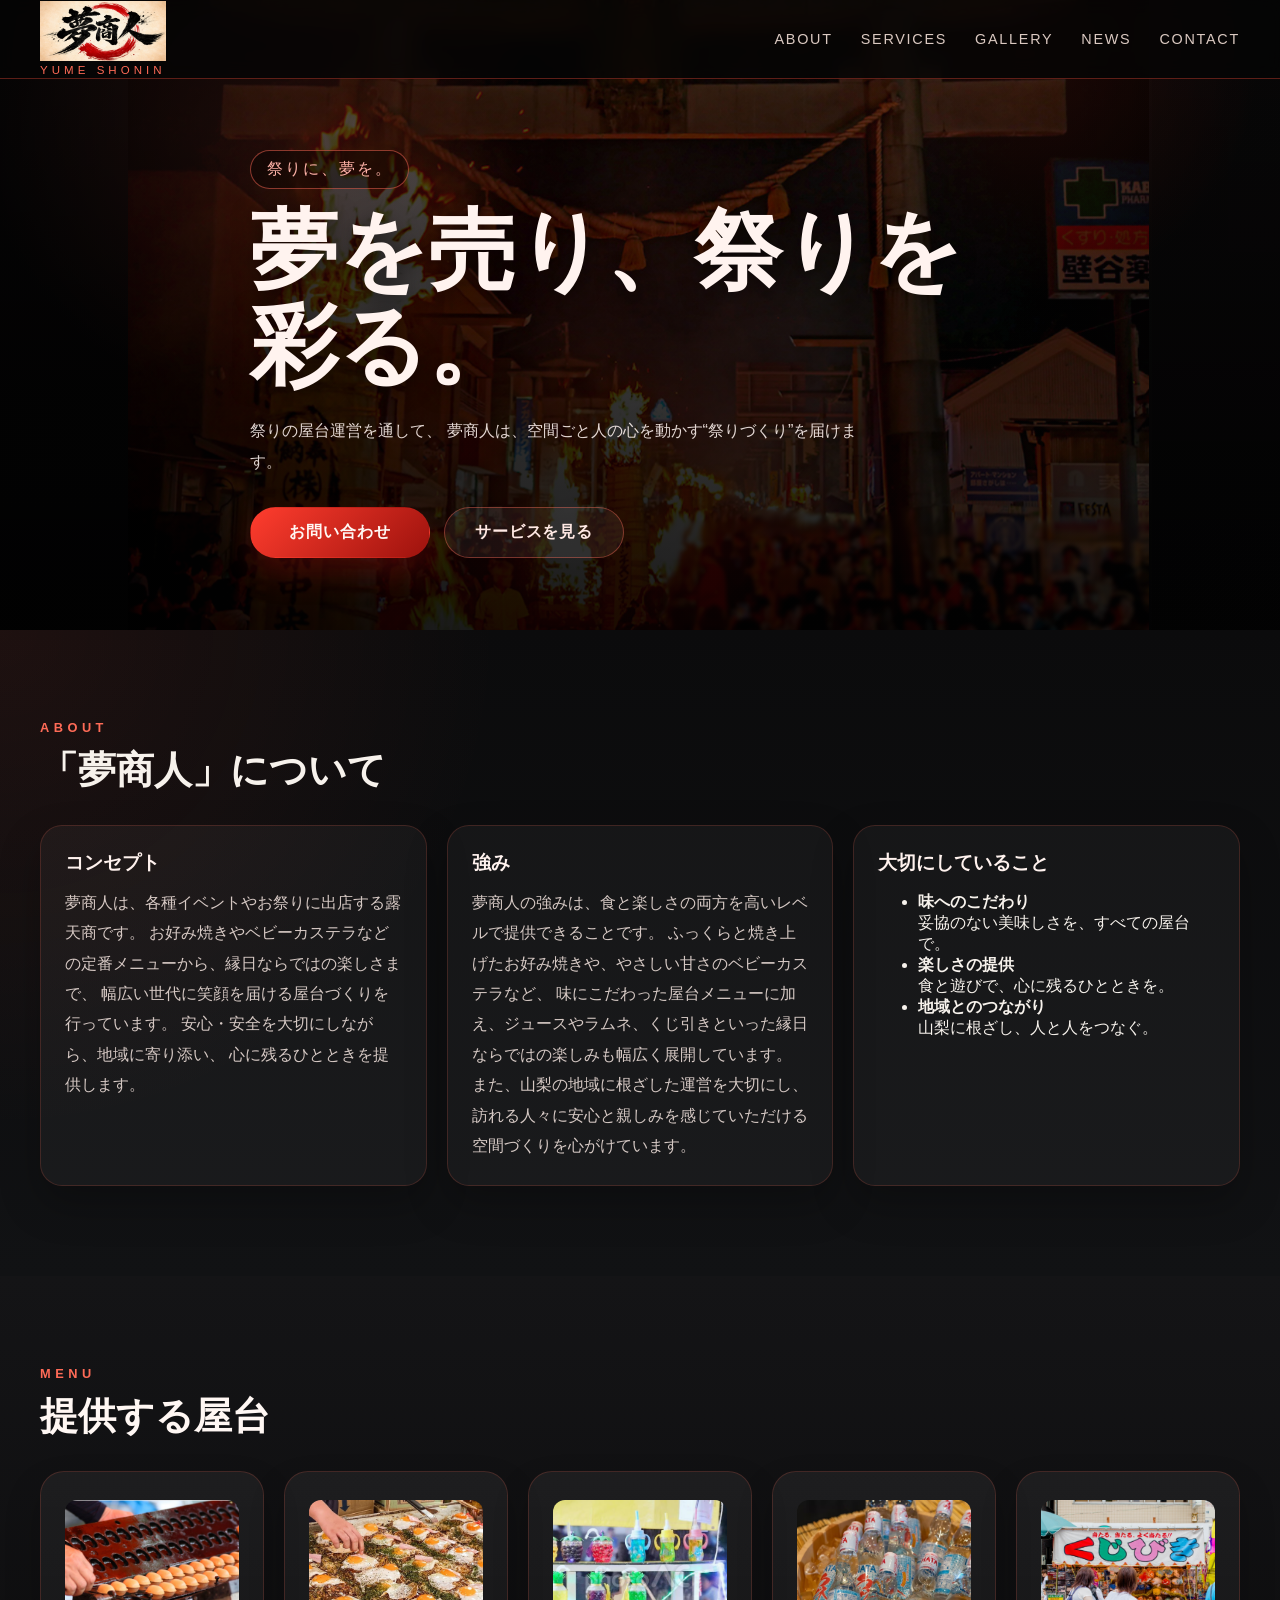
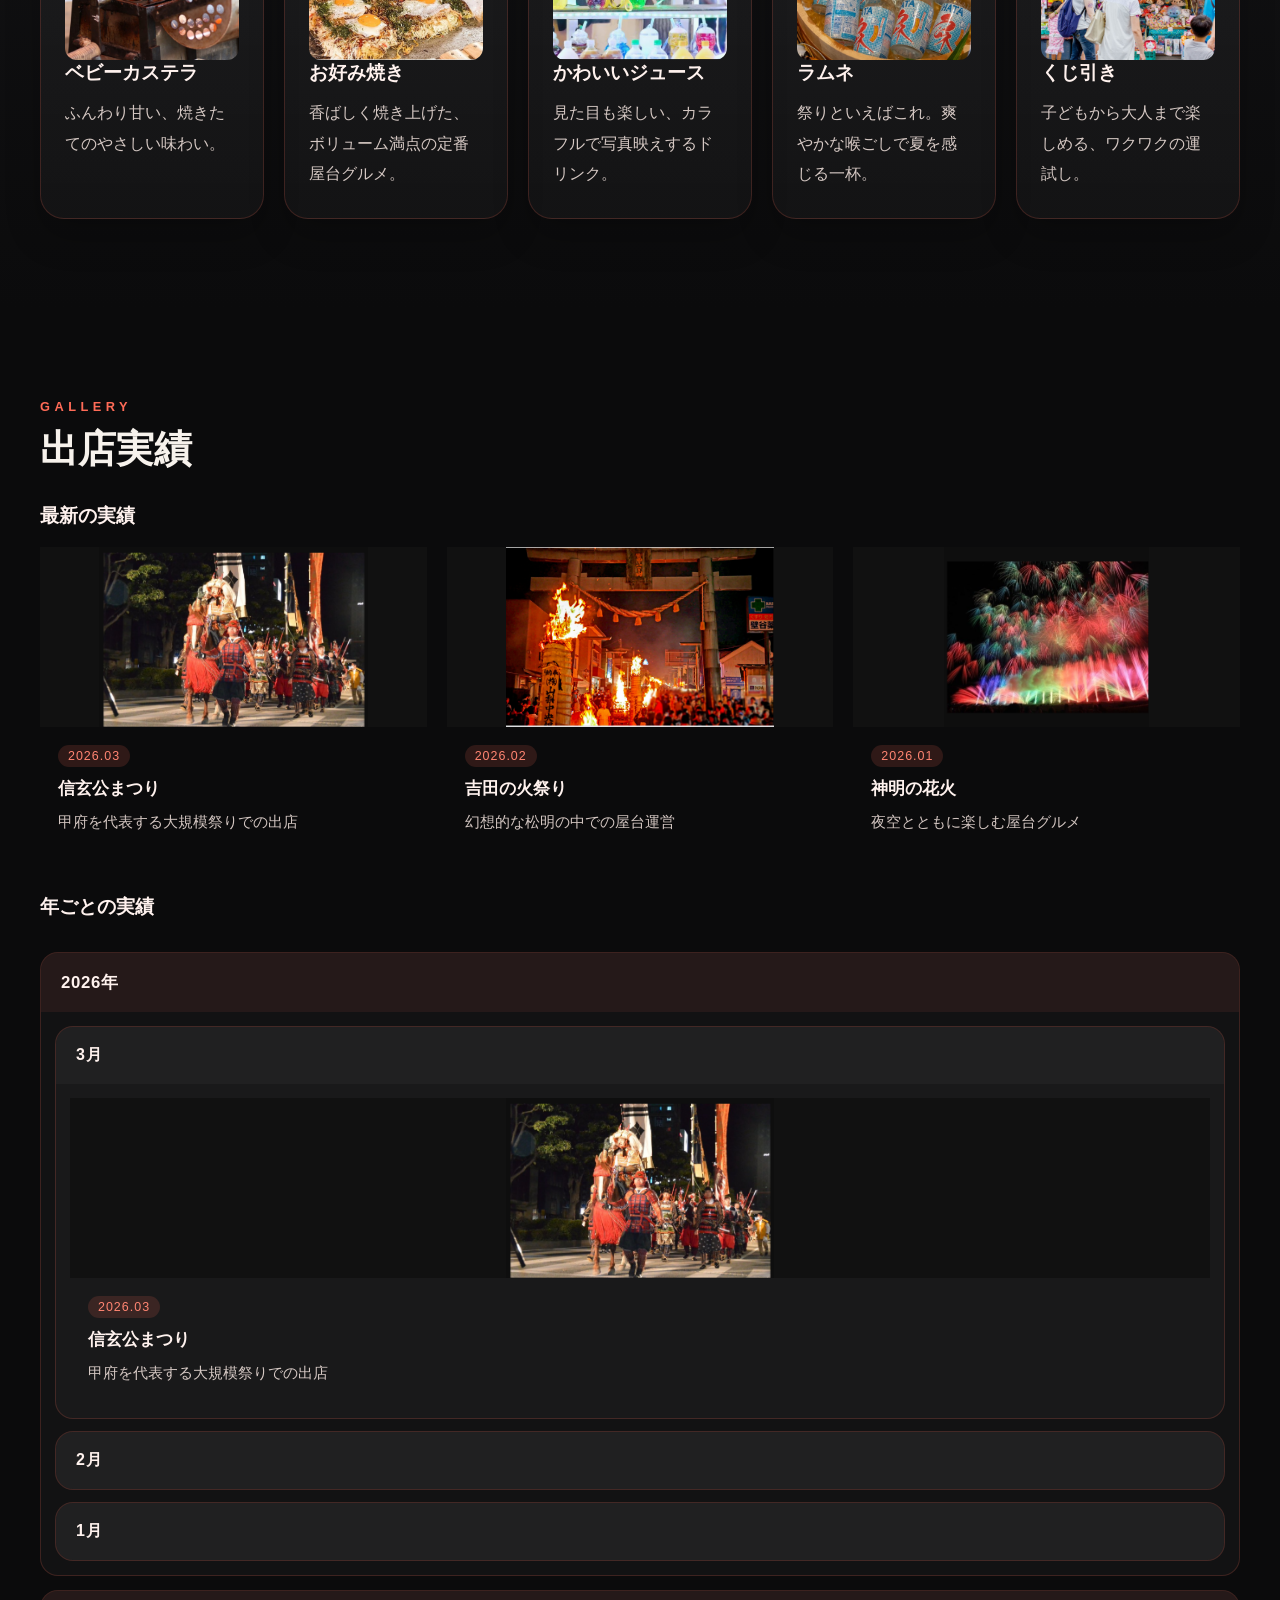
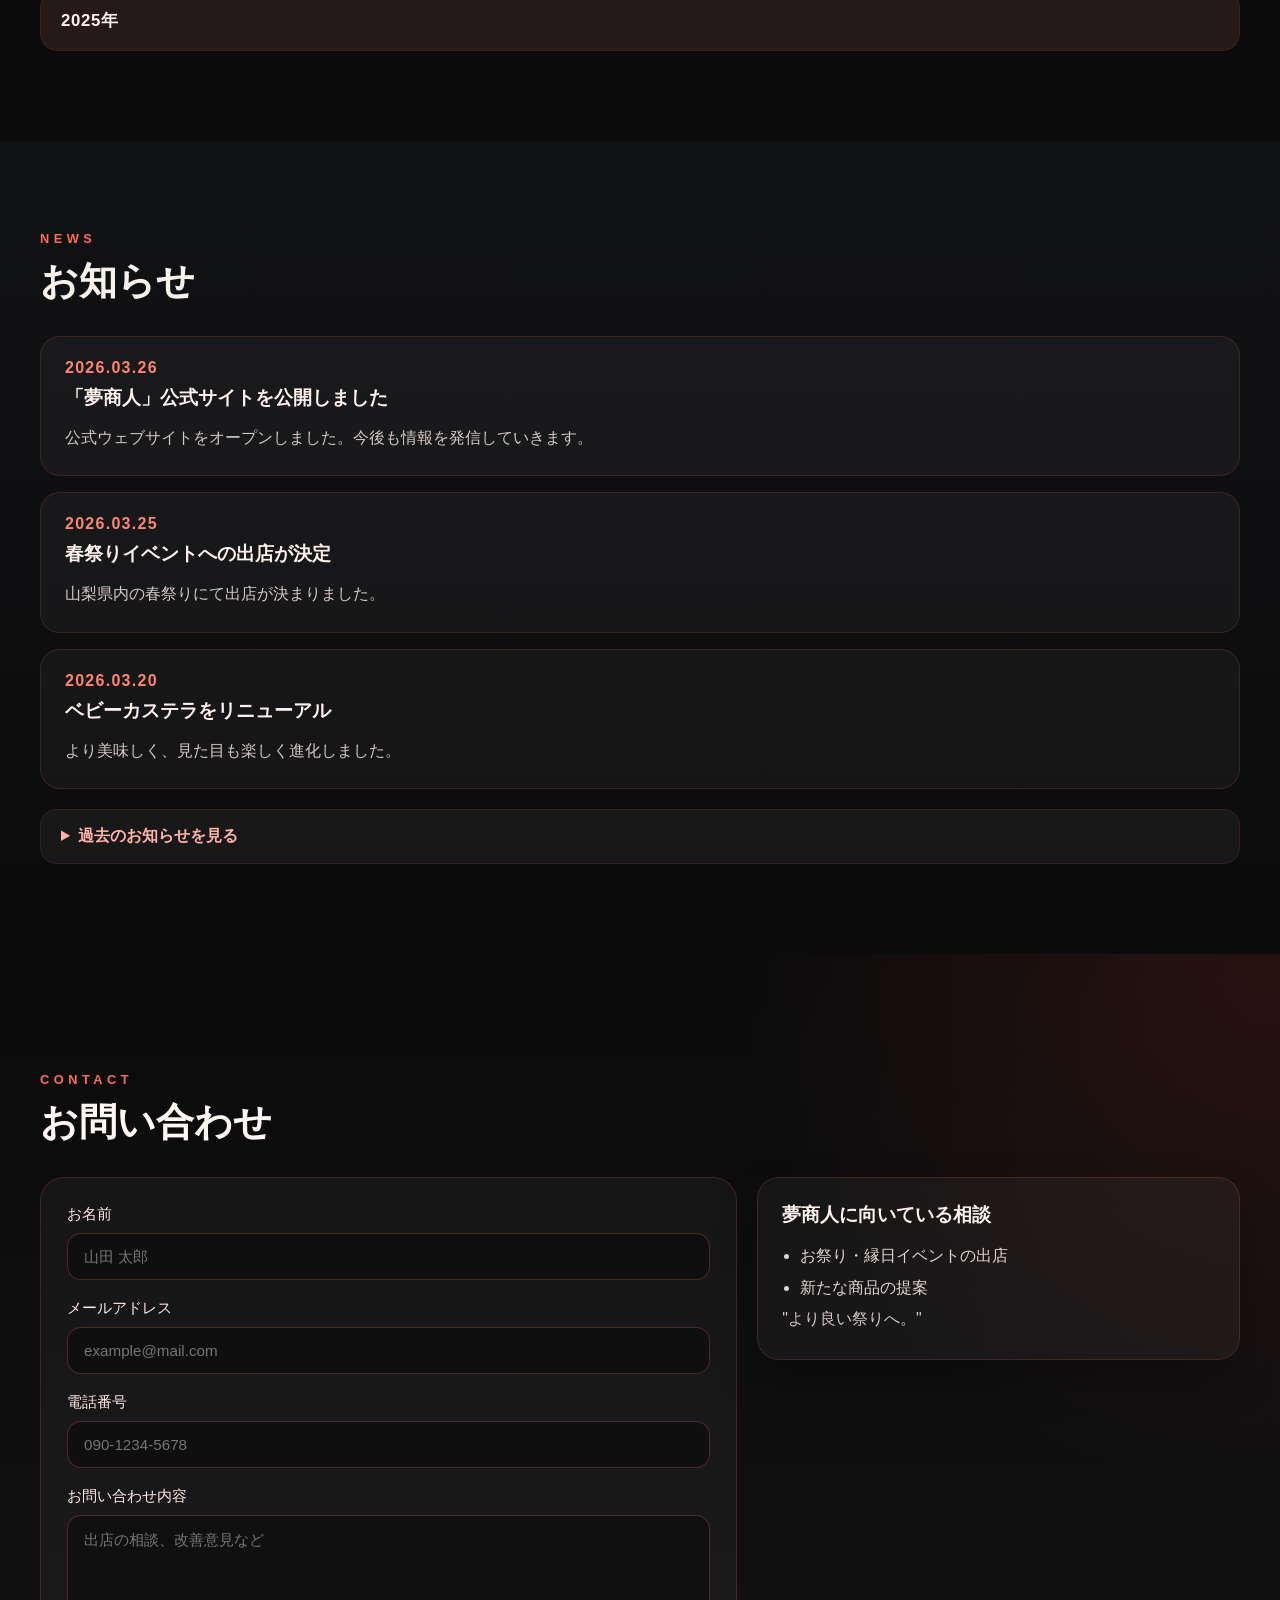
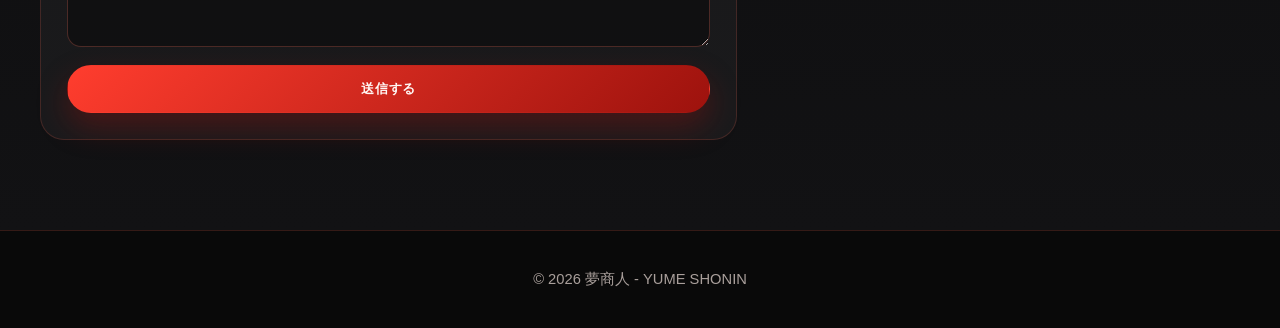
==== commit 3a0600c1: "Update index.html" ====
--- a/index.html
+++ b/index.html
@@ -315,4 +315,4 @@
     </footer>
 </body>
 
-</html>* { box-sizing: border-box; }
+</html>
